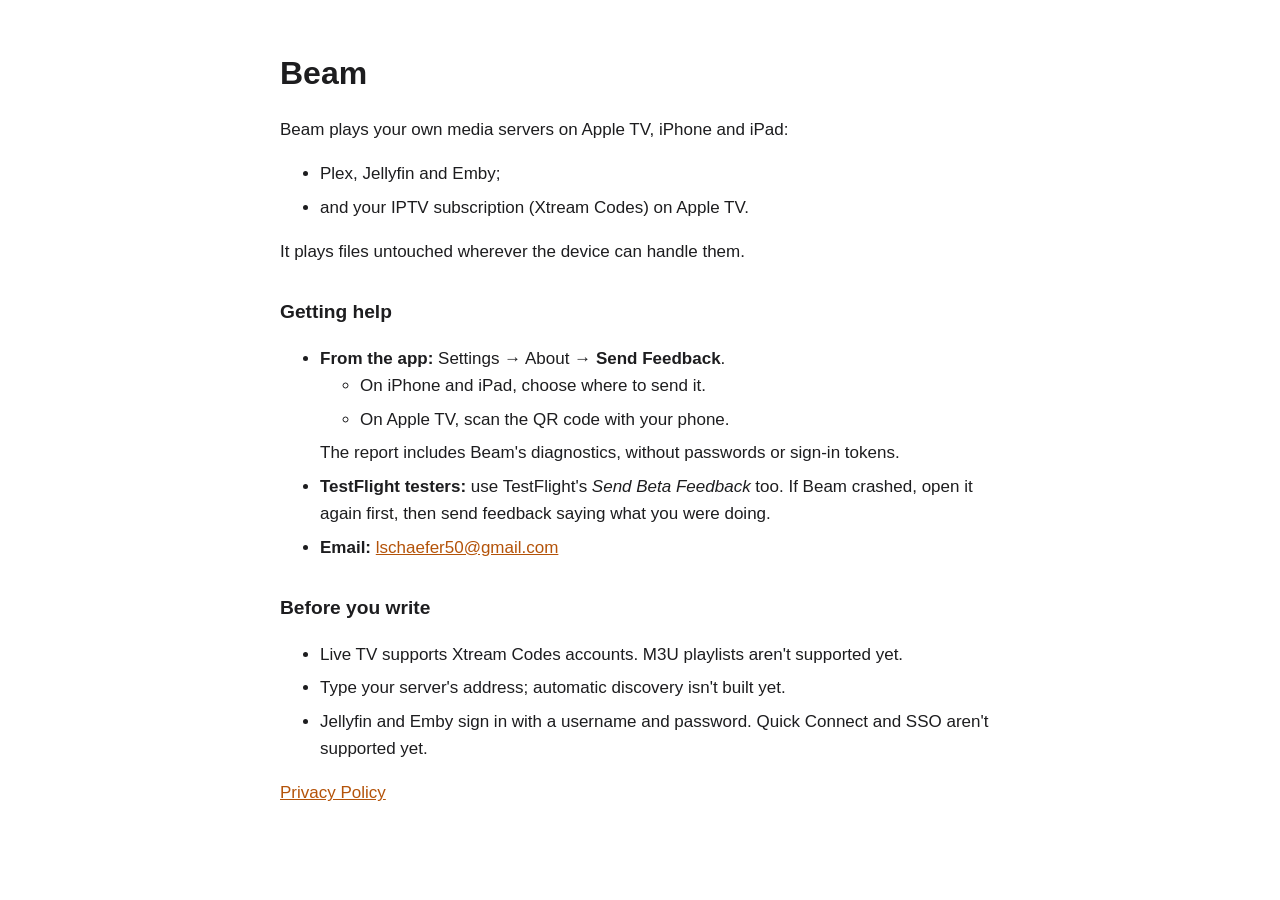
==== index.html @ 5aff5dbb "Beam support page and privacy policy Co-Authored-By: Claude Opus 5.5 <noreply@anthropic.com>" ====
<!doctype html>
<html lang="en">
<head>
<meta charset="utf-8">
<meta name="viewport" content="width=device-width, initial-scale=1">
<title>Beam Support</title>
<link rel="stylesheet" href="style.css">
</head>
<body>
<main>
<h1>Beam</h1>
<p>Beam plays your own media servers on Apple TV, iPhone and iPad:</p>
<ul>
<li>Plex, Jellyfin and Emby;</li>
<li>and your IPTV subscription (Xtream Codes) on Apple TV.</li>
</ul>
<p>It plays files untouched wherever the device can handle them.</p>

<h2>Getting help</h2>
<ul>
<li><strong>From the app:</strong> Settings → About → <strong>Send Feedback</strong>.
  <ul>
  <li>On iPhone and iPad, choose where to send it.</li>
  <li>On Apple TV, scan the QR code with your phone.</li>
  </ul>
  The report includes Beam's diagnostics, without passwords or sign-in tokens.</li>
<li><strong>TestFlight testers:</strong> use TestFlight's <em>Send Beta Feedback</em> too. If Beam crashed, open it again first, then send feedback saying what you were doing.</li>
<li><strong>Email:</strong> <a href="mailto:lschaefer50@gmail.com">lschaefer50@gmail.com</a></li>
</ul>

<h2>Before you write</h2>
<ul>
<li>Live TV supports Xtream Codes accounts. M3U playlists aren't supported yet.</li>
<li>Type your server's address; automatic discovery isn't built yet.</li>
<li>Jellyfin and Emby sign in with a username and password. Quick Connect and SSO aren't supported yet.</li>
</ul>

<p><a href="privacy.html">Privacy Policy</a></p>
</main>
</body>
</html>
---- style.css ----
:root {
  --bg: #ffffff;
  --text: #1d1d1f;
  --muted: #6e6e73;
  --link: #b45309;
}
@media (prefers-color-scheme: dark) {
  :root { --bg: #111114; --text: #f2f2f4; --muted: #a1a1aa; --link: #f59e0b; }
}
body {
  margin: 0;
  background: var(--bg);
  color: var(--text);
  font: 17px/1.6 -apple-system, BlinkMacSystemFont, "Helvetica Neue", Arial, sans-serif;
}
main { max-width: 720px; margin: 0 auto; padding: 48px 16px 64px; }
h1 { font-size: 2rem; margin: 0 0 4px; }
h2 { font-size: 1.2rem; margin-top: 2rem; }
.meta, .back { color: var(--muted); margin-top: 0; }
a { color: var(--link); }
li { margin-bottom: 0.4rem; }
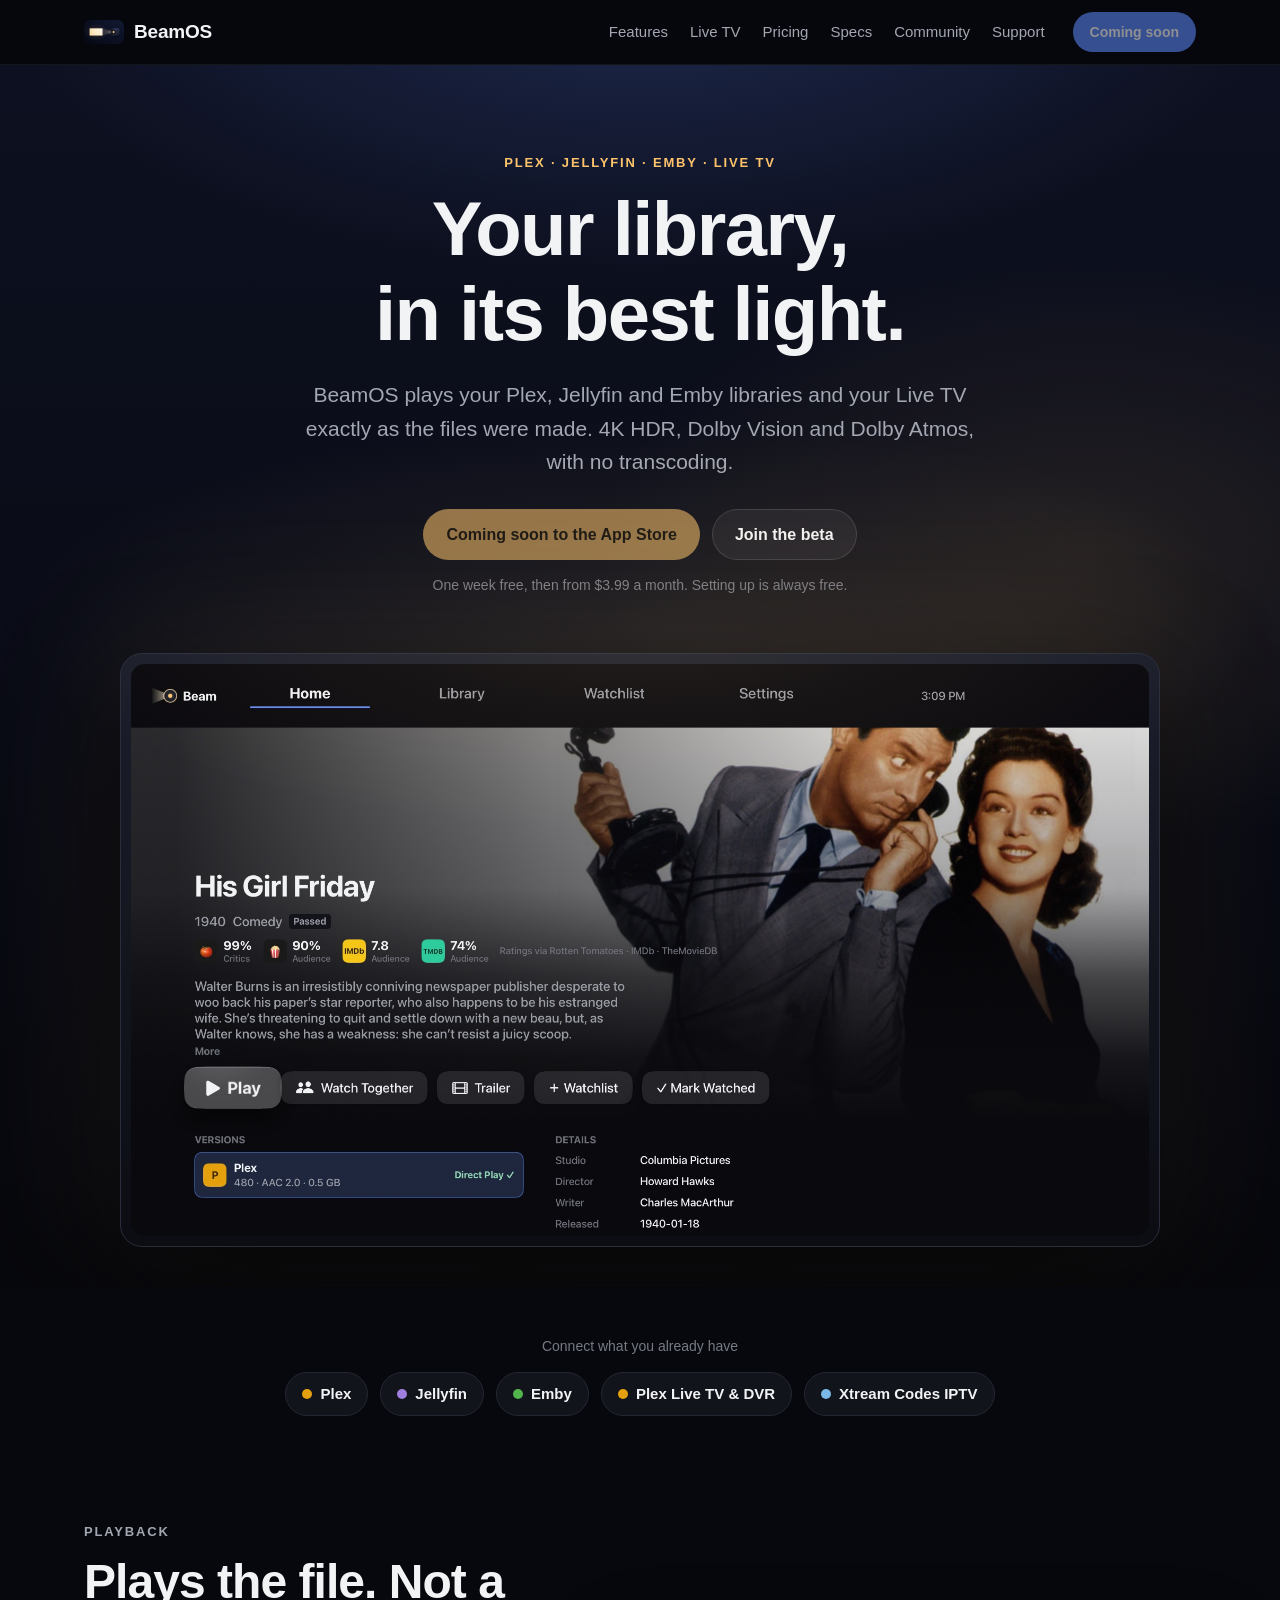
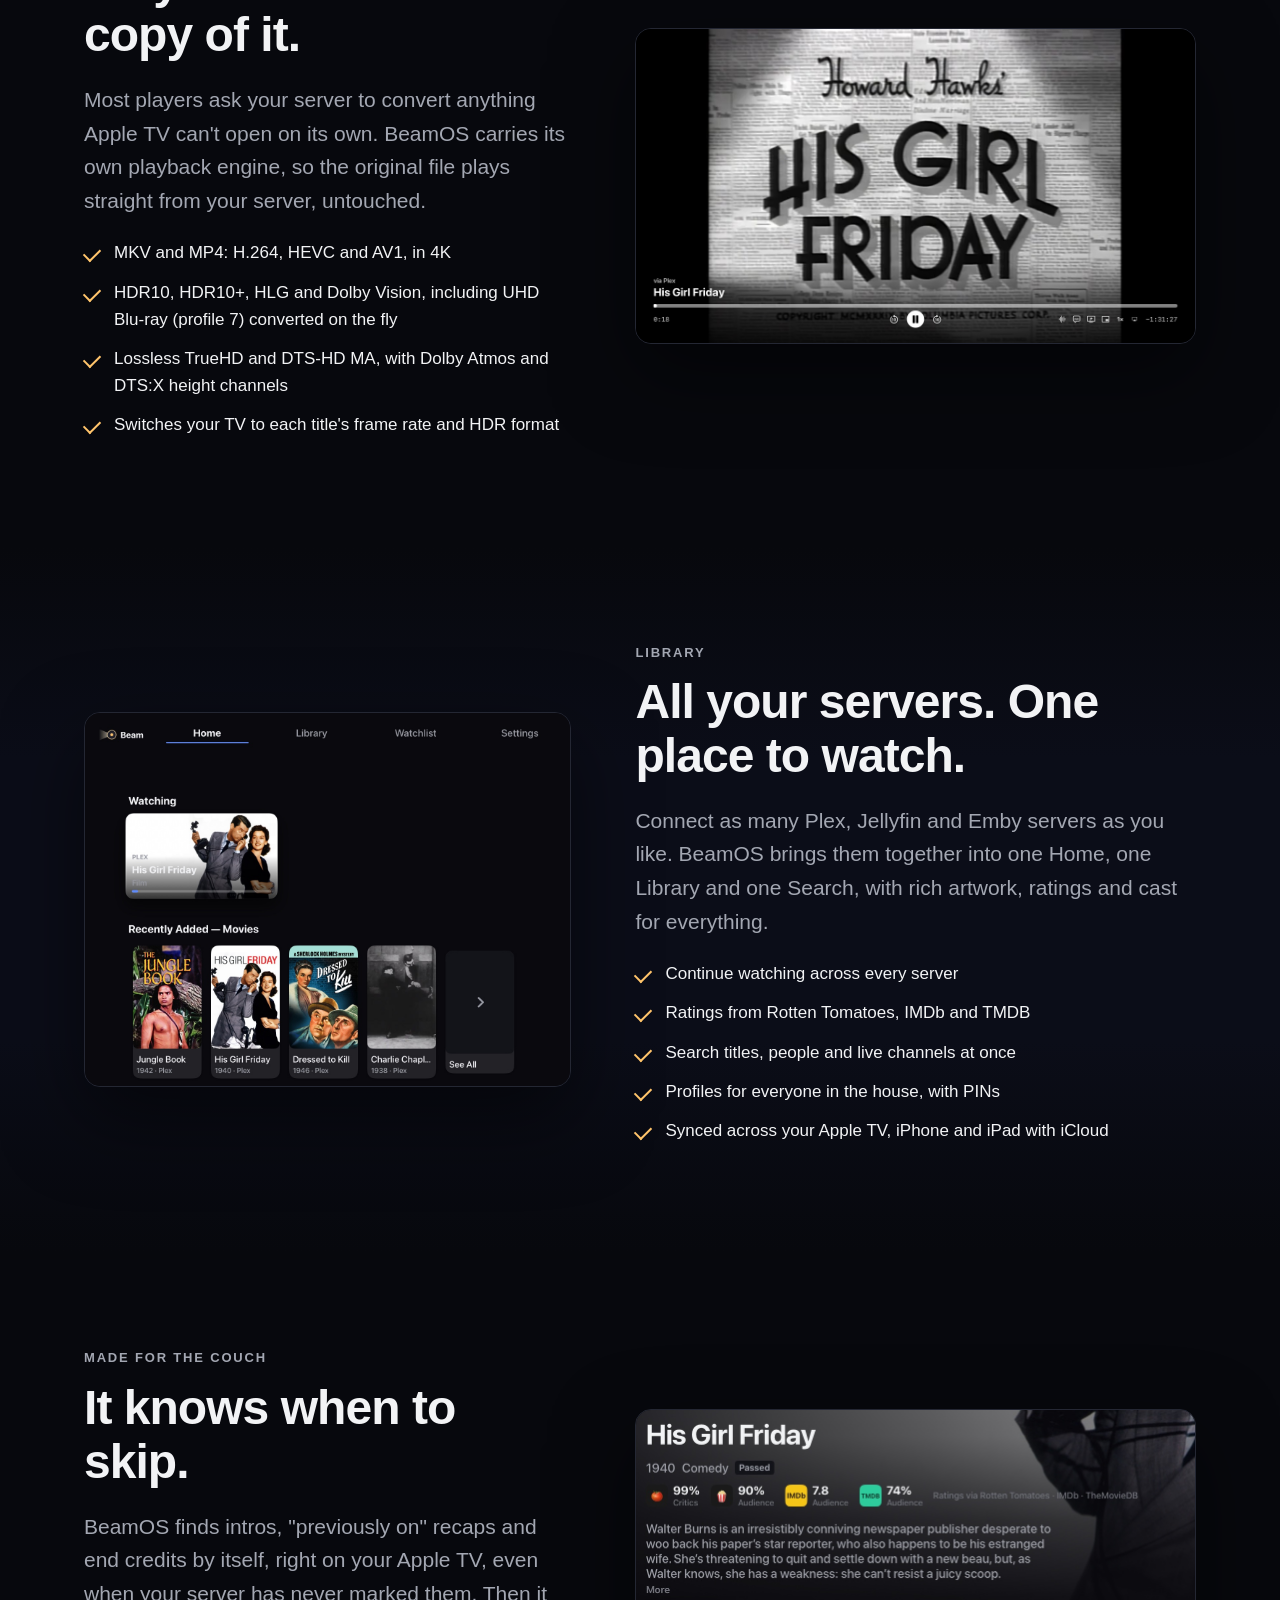
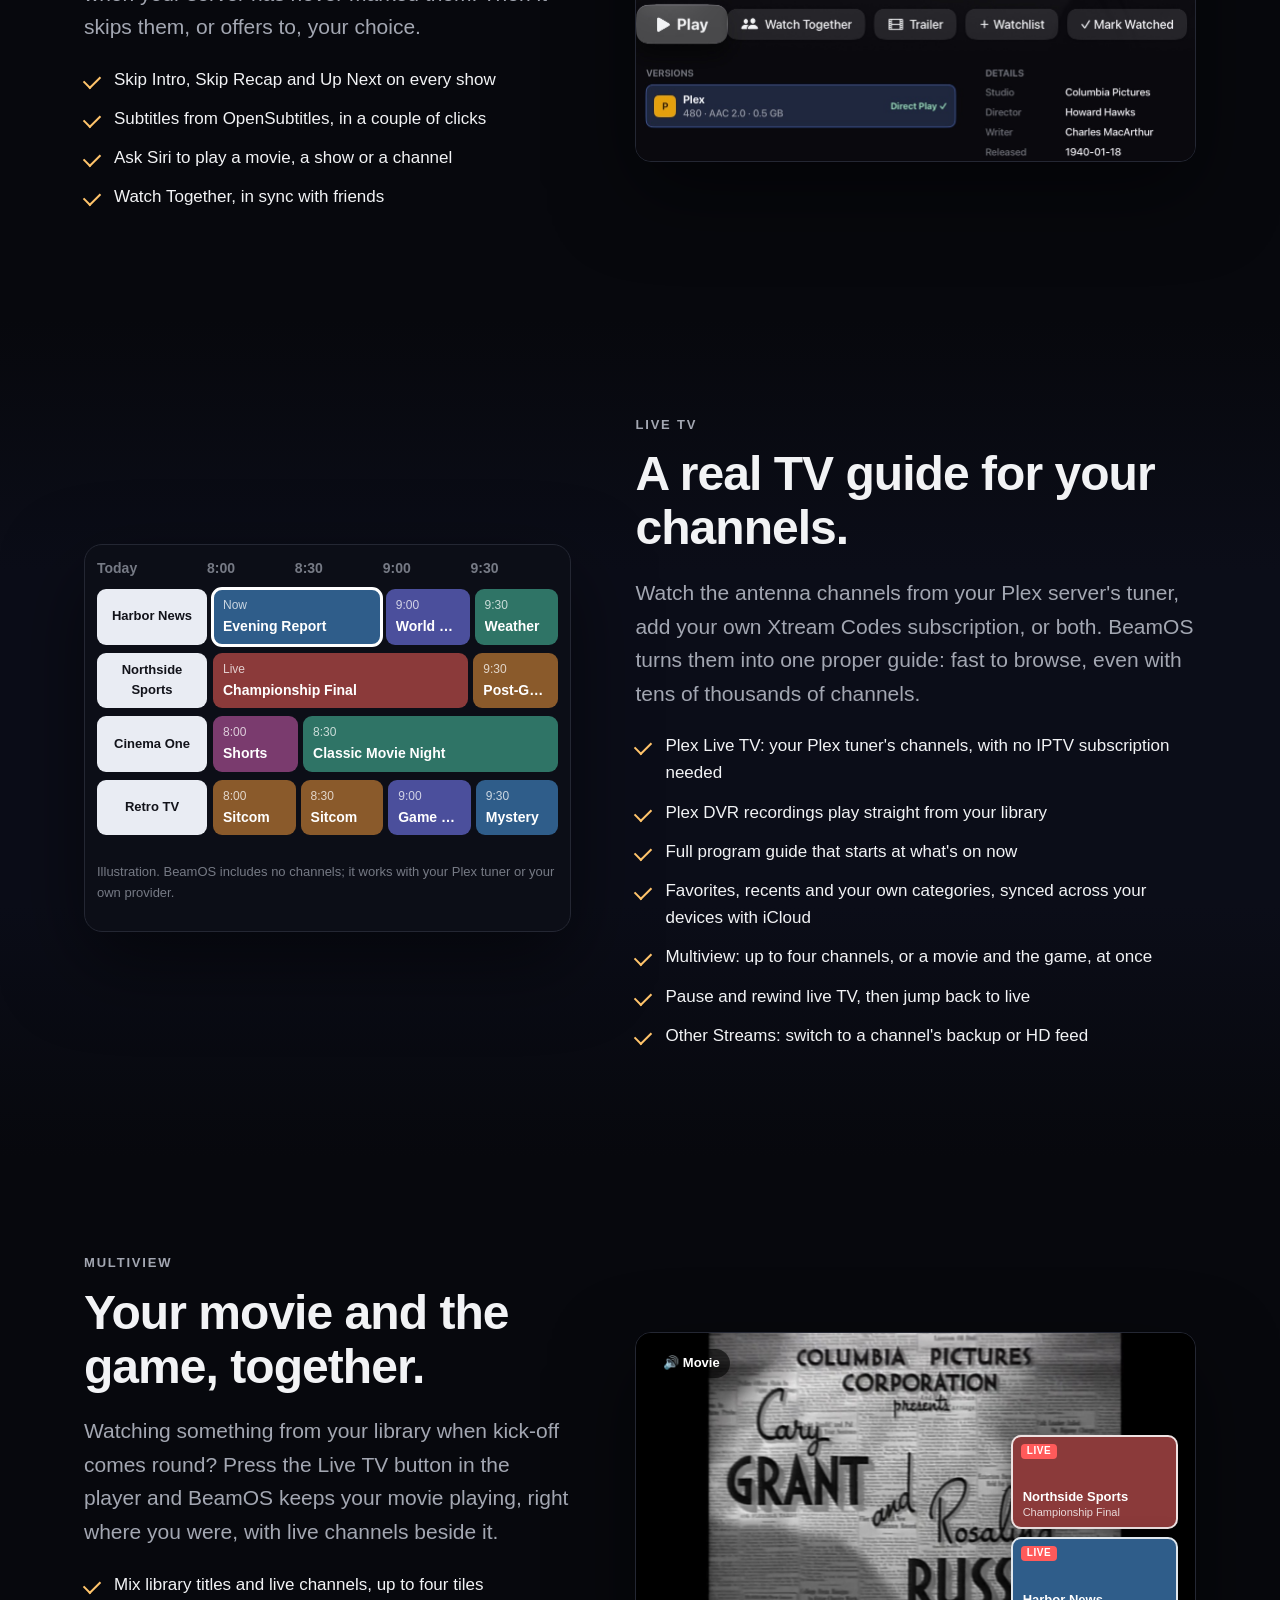
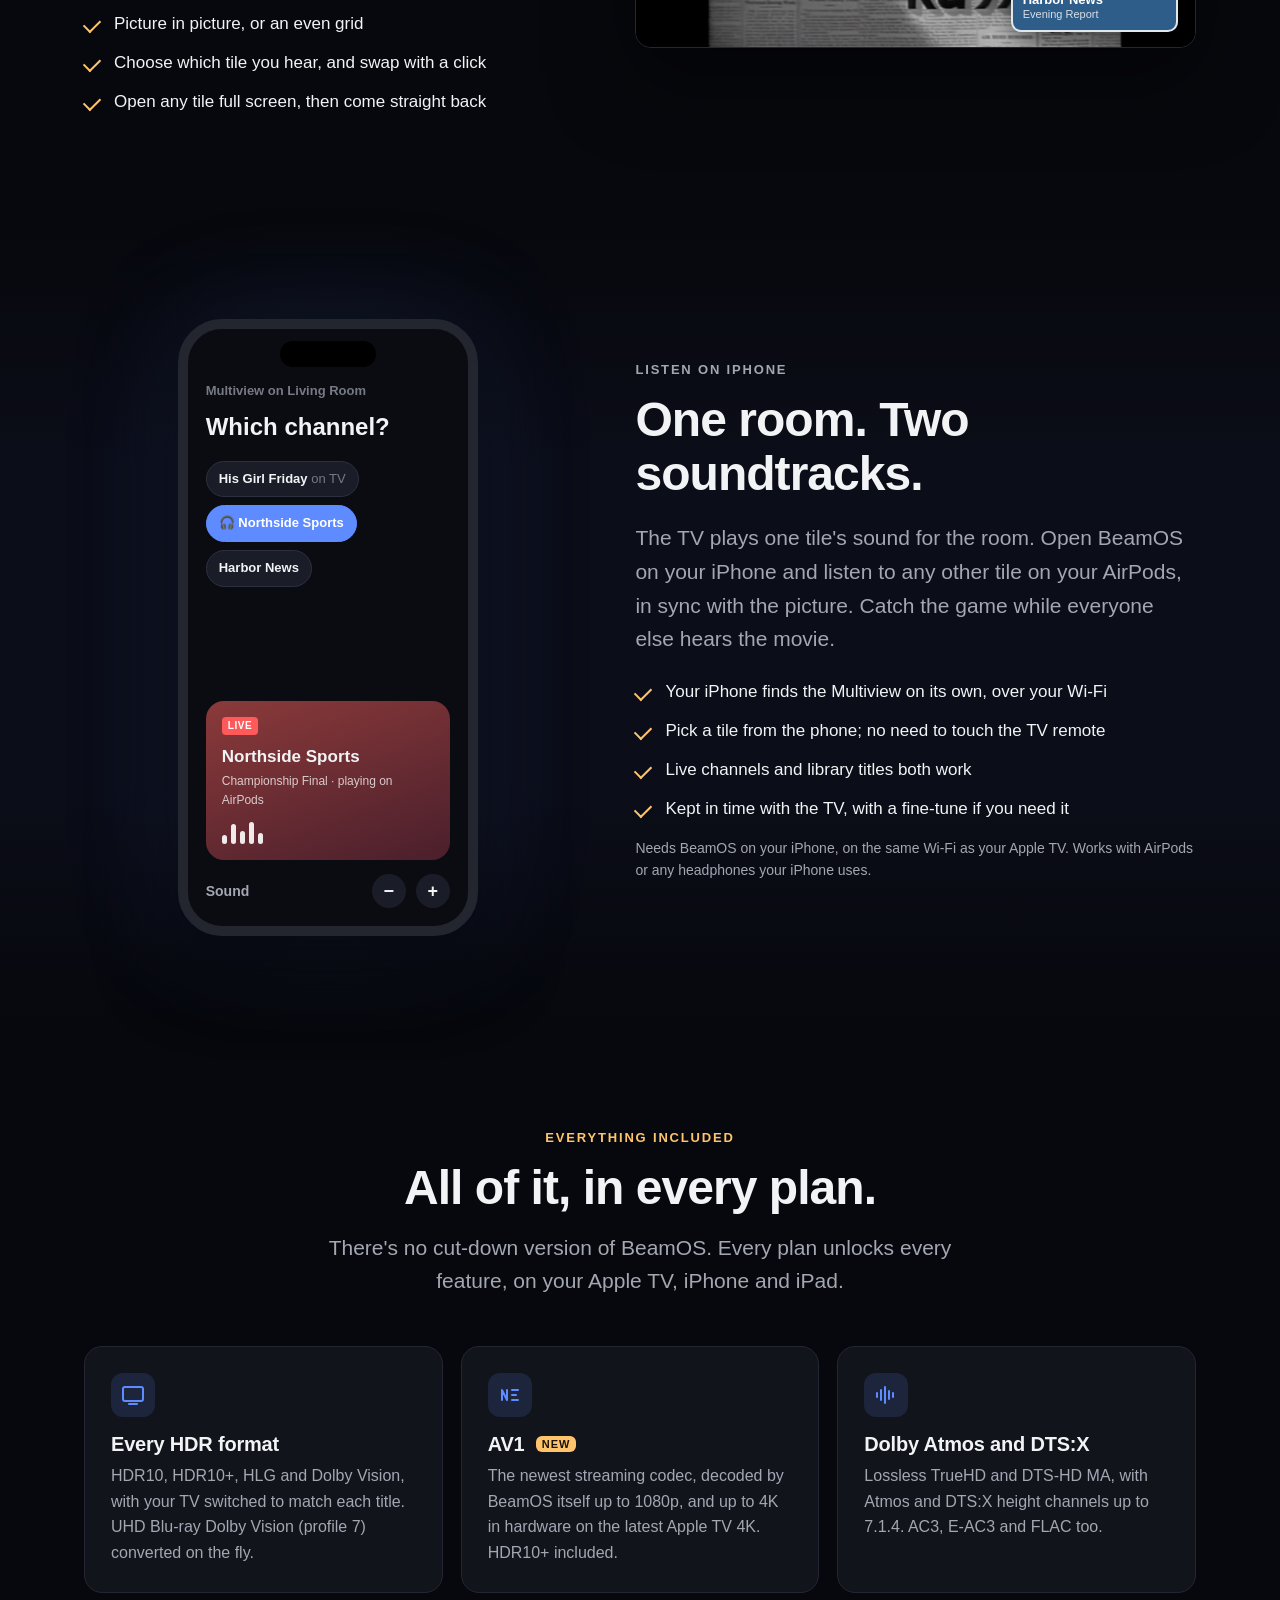
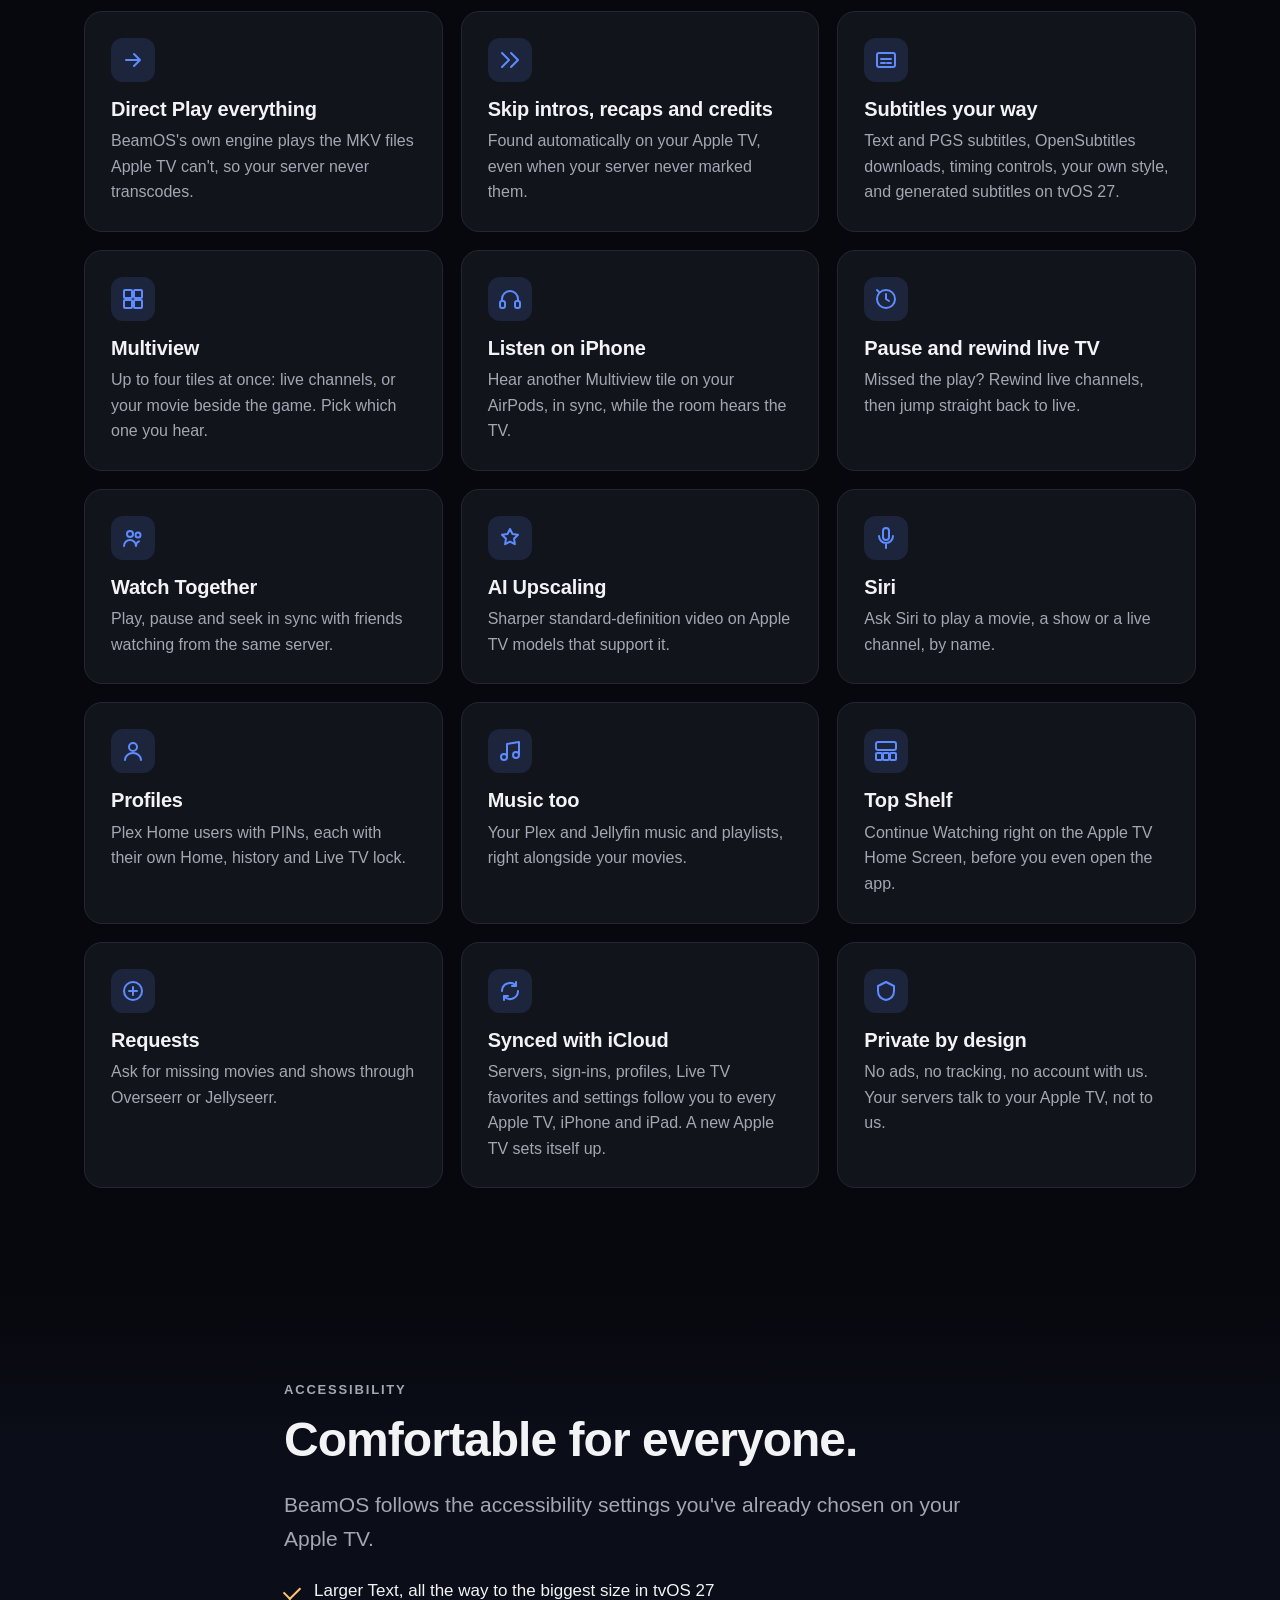
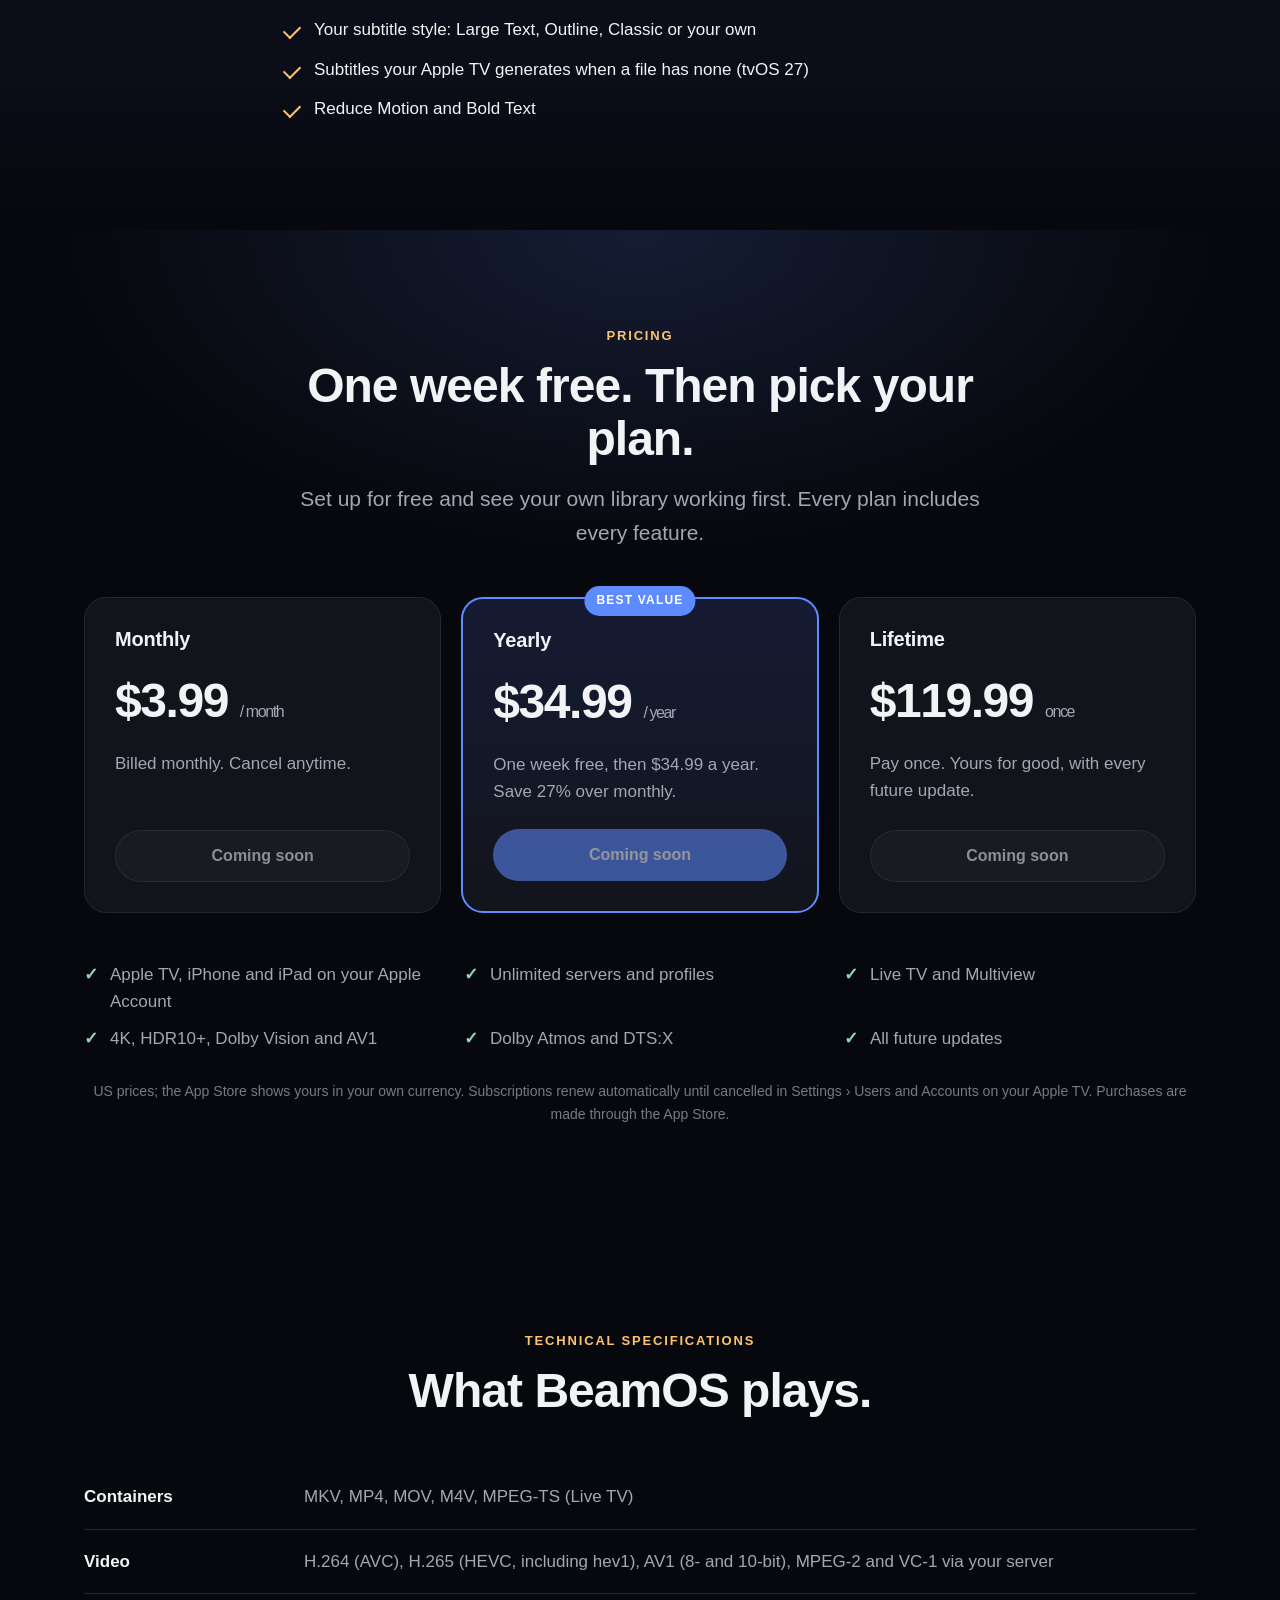
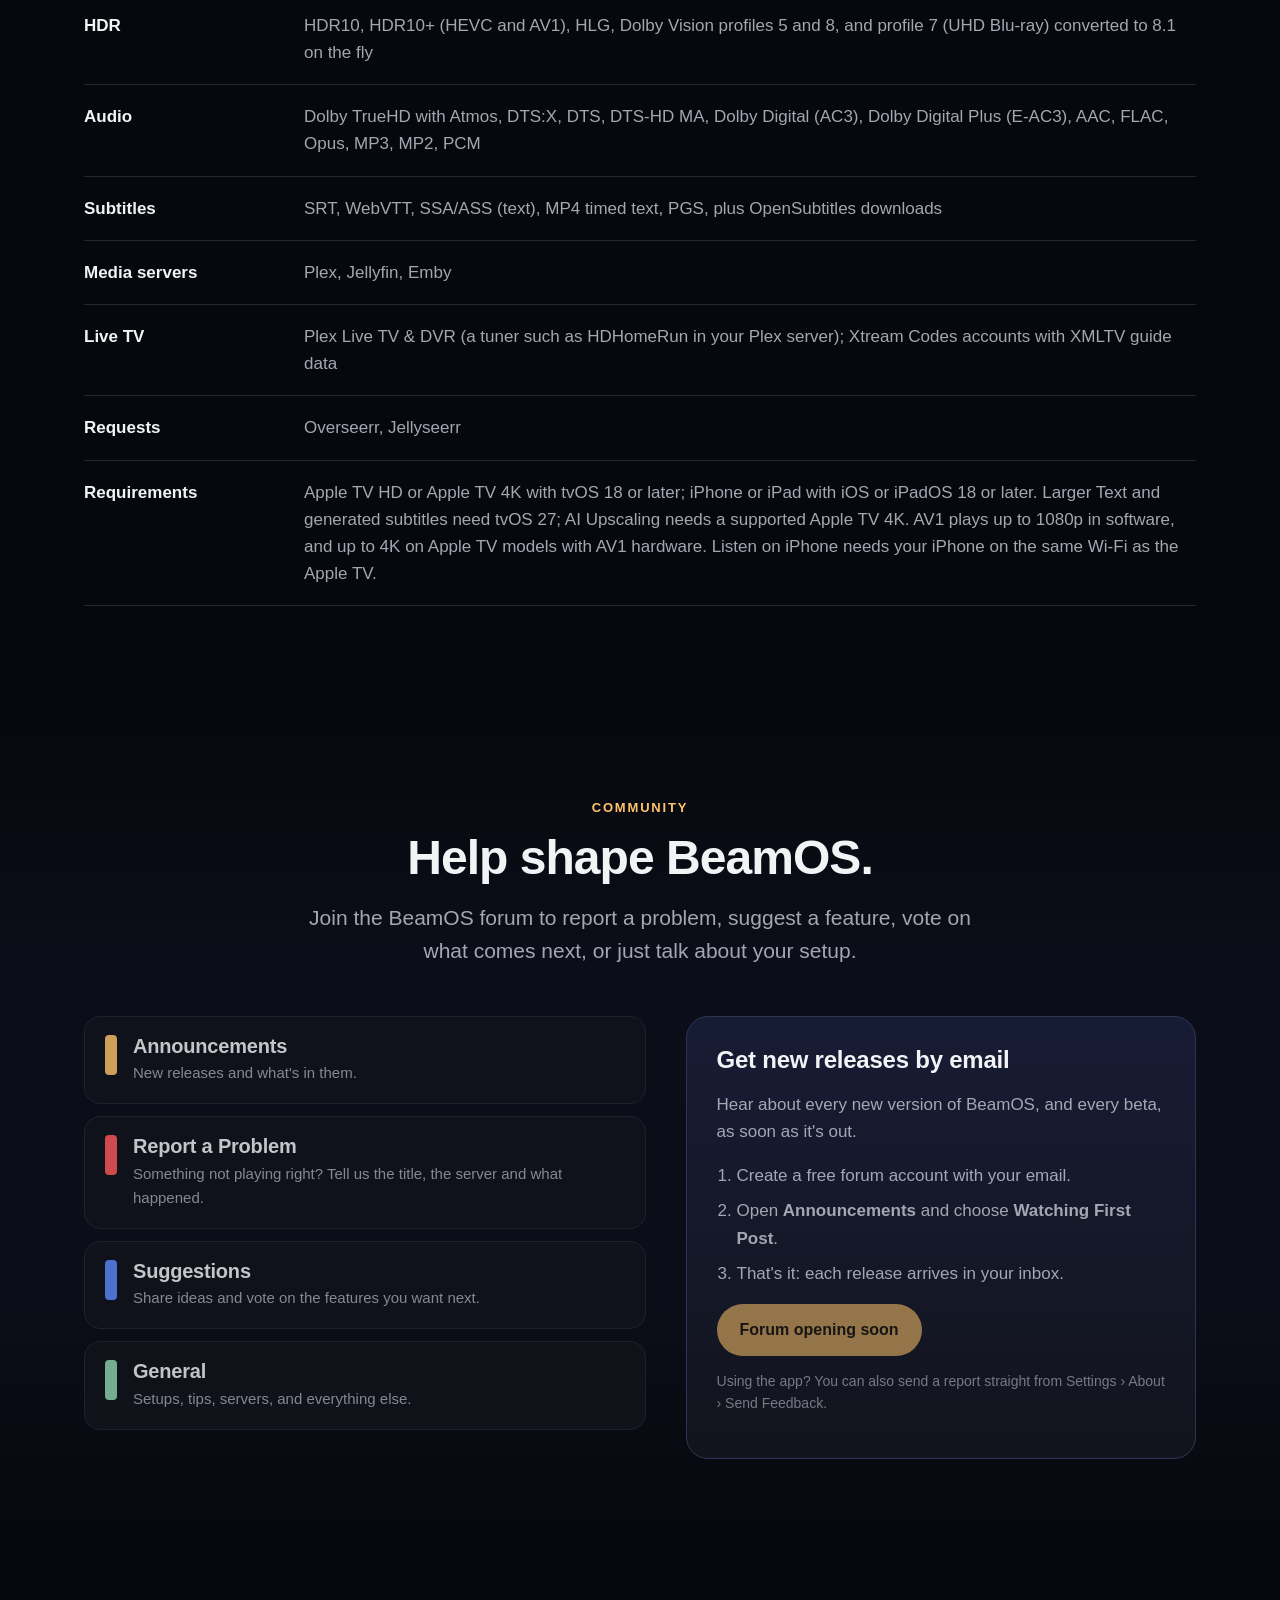
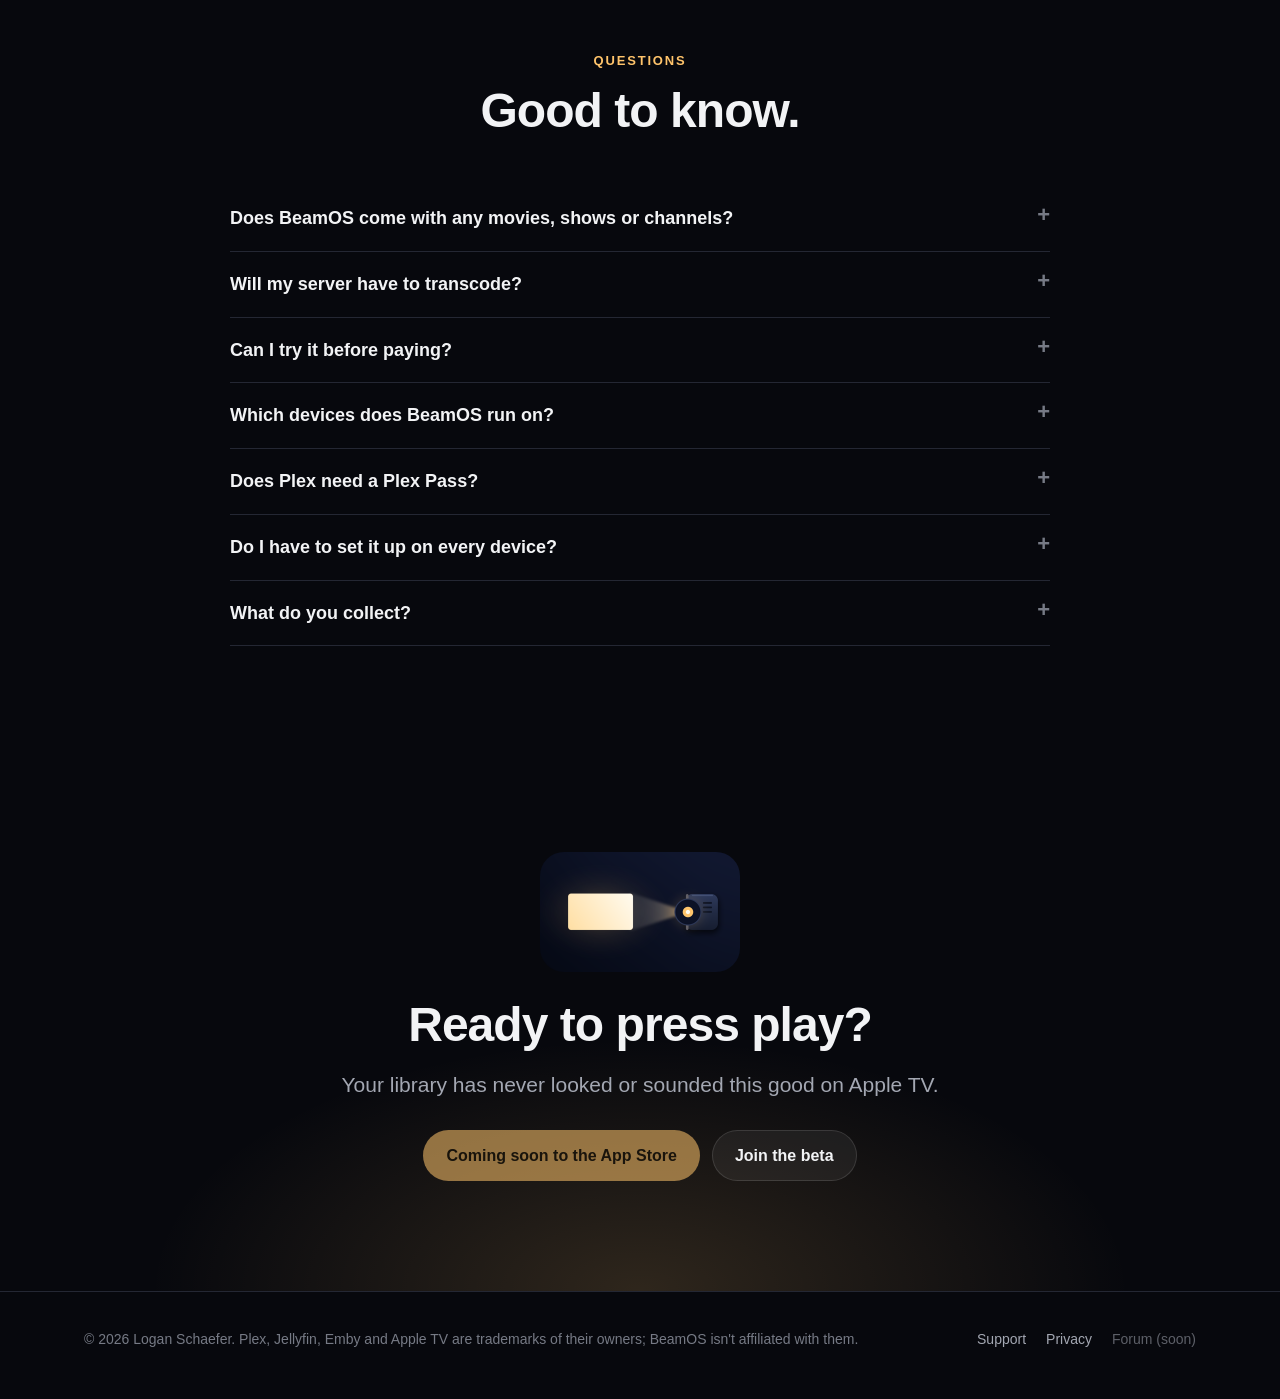
==== commit 4e23b7d0: "Site for 1.0: new home and support pages, privacy policy for Beam Pro and iPhone/iPad Co-Authored-By" ====
--- a/index.html
+++ b/index.html
@@ -3,39 +3,392 @@
 <head>
 <meta charset="utf-8">
 <meta name="viewport" content="width=device-width, initial-scale=1">
-<title>Beam Support</title>
-<link rel="stylesheet" href="style.css">
+<title>BeamOS — The player for Plex, Jellyfin, Emby and Live TV</title>
+<meta name="description" content="BeamOS plays your Plex, Jellyfin and Emby libraries and your Live TV exactly as the files were made: 4K, HDR10+, Dolby Vision, AV1 and Dolby Atmos with no transcoding.">
+<meta property="og:title" content="BeamOS — The player for Plex, Jellyfin, Emby and Live TV">
+<meta property="og:description" content="Your Plex, Jellyfin, Emby and Live TV, in its best light. 4K, HDR10+, Dolby Vision, AV1 and Dolby Atmos, no transcoding.">
+<meta property="og:image" content="assets/shot-title.jpg">
+<meta name="theme-color" content="#07080d">
+<link rel="icon" href="assets/icon.png">
+<link rel="stylesheet" href="assets/site.css?v=8">
+<script src="assets/config.js?v=2" defer></script>
 </head>
 <body>
-<main>
-<h1>Beam</h1>
-<p>Beam plays your own media servers on Apple TV, iPhone and iPad:</p>
-<ul>
-<li>Plex, Jellyfin and Emby;</li>
-<li>and your IPTV subscription (Xtream Codes) on Apple TV.</li>
-</ul>
-<p>It plays files untouched wherever the device can handle them.</p>
-
-<h2>Getting help</h2>
-<ul>
-<li><strong>From the app:</strong> Settings → About → <strong>Send Feedback</strong>.
-  <ul>
-  <li>On iPhone and iPad, choose where to send it.</li>
-  <li>On Apple TV, scan the QR code with your phone.</li>
-  </ul>
-  The report includes Beam's diagnostics, without passwords or sign-in tokens.</li>
-<li><strong>TestFlight testers:</strong> use TestFlight's <em>Send Beta Feedback</em> too. If Beam crashed, open it again first, then send feedback saying what you were doing.</li>
-<li><strong>Email:</strong> <a href="mailto:lschaefer50@gmail.com">lschaefer50@gmail.com</a></li>
-</ul>
-
-<h2>Before you write</h2>
-<ul>
-<li>Live TV supports Xtream Codes accounts. M3U playlists aren't supported yet.</li>
-<li>Type your server's address; automatic discovery isn't built yet.</li>
-<li>Jellyfin and Emby sign in with a username and password. Quick Connect and SSO aren't supported yet.</li>
-</ul>
-
-<p><a href="privacy.html">Privacy Policy</a></p>
+
+<header class="site-header">
+  <div class="wrap">
+    <a class="brand" href="#top"><img src="assets/icon.png" alt="">BeamOS</a>
+    <button class="menu-toggle" aria-expanded="false" aria-controls="site-nav">Menu</button>
+    <nav class="nav" id="site-nav" aria-label="Main">
+      <a href="#features">Features</a>
+      <a href="#live-tv">Live TV</a>
+      <a href="#pricing">Pricing</a>
+      <a href="#specs">Specs</a>
+      <a href="#community">Community</a>
+      <a href="support.html">Support</a>
+    </nav>
+    <a class="btn btn-primary btn-small" data-link="appStore" data-soon-text="Coming soon">Get BeamOS</a>
+  </div>
+</header>
+
+<main id="top">
+
+  <section class="hero">
+    <div class="wrap">
+      <p class="eyebrow">Plex · Jellyfin · Emby · Live TV</p>
+      <h1>Your library,<br>in its best light.</h1>
+      <p class="lede">BeamOS plays your Plex, Jellyfin and Emby libraries and your Live TV exactly as the files were made. 4K HDR, Dolby Vision and Dolby Atmos, with no transcoding.</p>
+      <div class="hero-actions">
+        <a class="btn btn-amber" data-link="appStore" data-soon-text="Coming soon to the App Store">Download on the App Store</a>
+        <a class="btn btn-ghost" data-link="testFlight" data-soon-text="Beta closed">Join the beta</a>
+      </div>
+      <p class="hero-note small">One week free, then from $3.99 a month. Setting up is always free.</p>
+      <div class="screen">
+        <img src="assets/shot-title.jpg" width="1920" height="1080" alt="A BeamOS title page on Apple TV for His Girl Friday, with ratings, a synopsis, Play, Watch Together and a Direct Play version.">
+      </div>
+    </div>
+  </section>
+
+  <div class="servers">
+    <div class="wrap">
+      <p class="small">Connect what you already have</p>
+      <ul>
+        <li class="chip"><span class="dot" style="background:#e5a00d"></span>Plex</li>
+        <li class="chip"><span class="dot" style="background:#9f7ede"></span>Jellyfin</li>
+        <li class="chip"><span class="dot" style="background:#52b54b"></span>Emby</li>
+        <li class="chip"><span class="dot" style="background:#e5a00d"></span>Plex Live TV &amp; DVR</li>
+        <li class="chip"><span class="dot" style="background:#7ab8e8"></span>Xtream Codes IPTV</li>
+      </ul>
+    </div>
+  </div>
+
+  <!-- Stories -->
+  <section id="features">
+    <div class="wrap story">
+      <div class="story-text">
+        <p class="eyebrow">Playback</p>
+        <h2>Plays the file. Not a copy of it.</h2>
+        <p class="lede">Most players ask your server to convert anything Apple TV can't open on its own. BeamOS carries its own playback engine, so the original file plays straight from your server, untouched.</p>
+        <ul>
+          <li>MKV and MP4: H.264, HEVC and AV1, in 4K</li>
+          <li>HDR10, HDR10+, HLG and Dolby Vision, including UHD Blu-ray (profile 7) converted on the fly</li>
+          <li>Lossless TrueHD and DTS-HD MA, with Dolby Atmos and DTS:X height channels</li>
+          <li>Switches your TV to each title's frame rate and HDR format</li>
+        </ul>
+      </div>
+      <div class="shot"><img src="assets/shot-player.jpg?v=2" width="2400" height="1350" loading="lazy" alt="BeamOS player with its simple controls over a black-and-white film."></div>
+    </div>
+  </section>
+
+  <section class="band">
+    <div class="wrap story flip">
+      <div class="story-text">
+        <p class="eyebrow">Library</p>
+        <h2>All your servers. One place to watch.</h2>
+        <p class="lede">Connect as many Plex, Jellyfin and Emby servers as you like. BeamOS brings them together into one Home, one Library and one Search, with rich artwork, ratings and cast for everything.</p>
+        <ul>
+          <li>Continue watching across every server</li>
+          <li>Ratings from Rotten Tomatoes, IMDb and TMDB</li>
+          <li>Search titles, people and live channels at once</li>
+          <li>Profiles for everyone in the house, with PINs</li>
+          <li>Synced across your Apple TV, iPhone and iPad with iCloud</li>
+        </ul>
+      </div>
+      <div class="shot"><img src="assets/shot-home.jpg" width="1340" height="1030" loading="lazy" alt="The BeamOS Home screen with a Watching row and Recently Added movies."></div>
+    </div>
+  </section>
+
+  <section>
+    <div class="wrap story">
+      <div class="story-text">
+        <p class="eyebrow">Made for the couch</p>
+        <h2>It knows when to skip.</h2>
+        <p class="lede">BeamOS finds intros, "previously on" recaps and end credits by itself, right on your Apple TV, even when your server has never marked them. Then it skips them, or offers to, your choice.</p>
+        <ul>
+          <li>Skip Intro, Skip Recap and Up Next on every show</li>
+          <li>Subtitles from OpenSubtitles, in a couple of clicks</li>
+          <li>Ask Siri to play a movie, a show or a channel</li>
+          <li>Watch Together, in sync with friends</li>
+        </ul>
+      </div>
+      <div class="shot"><img src="assets/shot-title-actions.jpg" width="1120" height="705" loading="lazy" alt="Close-up of a BeamOS title page: Play, Watch Together, Trailer and Watchlist, with ratings and a Direct Play version."></div>
+    </div>
+  </section>
+
+  <!-- Live TV -->
+  <section id="live-tv" class="band">
+    <div class="wrap story flip">
+      <div class="story-text">
+        <p class="eyebrow">Live TV</p>
+        <h2>A real TV guide for your channels.</h2>
+        <p class="lede">Watch the antenna channels from your Plex server's tuner, add your own Xtream Codes subscription, or both. BeamOS turns them into one proper guide: fast to browse, even with tens of thousands of channels.</p>
+        <ul>
+          <li>Plex Live TV: your Plex tuner's channels, with no IPTV subscription needed</li>
+          <li>Plex DVR recordings play straight from your library</li>
+          <li>Full program guide that starts at what's on now</li>
+          <li>Favorites, recents and your own categories, synced across your devices with iCloud</li>
+          <li>Multiview: up to four channels, or a movie and the game, at once</li>
+          <li>Pause and rewind live TV, then jump back to live</li>
+          <li>Other Streams: switch to a channel's backup or HD feed</li>
+        </ul>
+      </div>
+      <div class="guide" role="img" aria-label="Illustration of the BeamOS Live TV guide with four channels and their programs.">
+        <div class="guide-head"><span>Today</span><span>8:00</span><span>8:30</span><span>9:00</span><span>9:30</span></div>
+        <div class="guide-row"><div class="ch">Harbor News</div>
+          <div class="progs" style="grid-template-columns:2fr 1fr 1fr"><div class="prog p1 focus"><small>Now</small><b>Evening Report</b></div><div class="prog p5"><small>9:00</small><b>World Tonight</b></div><div class="prog p3"><small>9:30</small><b>Weather</b></div></div></div>
+        <div class="guide-row"><div class="ch">Northside Sports</div>
+          <div class="progs" style="grid-template-columns:3fr 1fr"><div class="prog p6"><small>Live</small><b>Championship Final</b></div><div class="prog p4"><small>9:30</small><b>Post-Game</b></div></div></div>
+        <div class="guide-row"><div class="ch">Cinema One</div>
+          <div class="progs" style="grid-template-columns:1fr 3fr"><div class="prog p2"><small>8:00</small><b>Shorts</b></div><div class="prog p3"><small>8:30</small><b>Classic Movie Night</b></div></div></div>
+        <div class="guide-row"><div class="ch">Retro TV</div>
+          <div class="progs" style="grid-template-columns:1fr 1fr 1fr 1fr"><div class="prog p4"><small>8:00</small><b>Sitcom</b></div><div class="prog p4"><small>8:30</small><b>Sitcom</b></div><div class="prog p5"><small>9:00</small><b>Game Show</b></div><div class="prog p1"><small>9:30</small><b>Mystery</b></div></div></div>
+        <p class="guide-foot">Illustration. BeamOS includes no channels; it works with your Plex tuner or your own provider.</p>
+      </div>
+    </div>
+  </section>
+
+  <!-- Multiview -->
+  <section id="multiview">
+    <div class="wrap story">
+      <div class="story-text">
+        <p class="eyebrow">Multiview</p>
+        <h2>Your movie and the game, together.</h2>
+        <p class="lede">Watching something from your library when kick-off comes round? Press the Live TV button in the player and BeamOS keeps your movie playing, right where you were, with live channels beside it.</p>
+        <ul>
+          <li>Mix library titles and live channels, up to four tiles</li>
+          <li>Picture in picture, or an even grid</li>
+          <li>Choose which tile you hear, and swap with a click</li>
+          <li>Open any tile full screen, then come straight back</li>
+        </ul>
+      </div>
+      <div class="mv" role="img" aria-label="Illustration of Multiview: a black-and-white movie fills the screen while two live channels play in small tiles in the corner.">
+        <img src="assets/shot-film.jpg" width="2400" height="1350" loading="lazy" alt="">
+        <div class="mv-stack">
+          <div class="mv-tile p6"><span class="mv-live">LIVE</span><b>Northside Sports</b><small>Championship Final</small></div>
+          <div class="mv-tile p1"><span class="mv-live">LIVE</span><b>Harbor News</b><small>Evening Report</small></div>
+        </div>
+        <span class="mv-audio">🔊 Movie</span>
+      </div>
+    </div>
+  </section>
+
+  <!-- Listen on iPhone -->
+  <section id="listen" class="band">
+    <div class="wrap story flip">
+      <div class="story-text">
+        <p class="eyebrow">Listen on iPhone</p>
+        <h2>One room. Two soundtracks.</h2>
+        <p class="lede">The TV plays one tile's sound for the room. Open BeamOS on your iPhone and listen to any other tile on your AirPods, in sync with the picture. Catch the game while everyone else hears the movie.</p>
+        <ul>
+          <li>Your iPhone finds the Multiview on its own, over your Wi-Fi</li>
+          <li>Pick a tile from the phone; no need to touch the TV remote</li>
+          <li>Live channels and library titles both work</li>
+          <li>Kept in time with the TV, with a fine-tune if you need it</li>
+        </ul>
+        <p class="small">Needs BeamOS on your iPhone, on the same Wi-Fi as your Apple TV. Works with AirPods or any headphones your iPhone uses.</p>
+      </div>
+      <div class="phone-wrap" role="img" aria-label="Illustration of the BeamOS iPhone app: Multiview on Living Room, choosing Northside Sports to hear on AirPods while the movie plays on the TV.">
+        <div class="phone">
+          <div class="phone-notch"></div>
+          <p class="phone-kicker">Multiview on Living Room</p>
+          <p class="phone-title">Which channel?</p>
+          <div class="chip-row">
+            <span class="pchip">His Girl Friday <em>on TV</em></span>
+            <span class="pchip on">🎧 Northside Sports</span>
+            <span class="pchip">Harbor News</span>
+          </div>
+          <div class="now">
+            <span class="mv-live">LIVE</span>
+            <b>Northside Sports</b>
+            <small>Championship Final · playing on AirPods</small>
+            <div class="bars"><i></i><i></i><i></i><i></i><i></i></div>
+          </div>
+          <div class="sync"><span>Sound</span><span class="pm">−</span><span class="pm">+</span></div>
+        </div>
+      </div>
+    </div>
+  </section>
+
+  <!-- Feature grid -->
+  <section>
+    <div class="wrap">
+      <div class="grid-head">
+        <p class="eyebrow">Everything included</p>
+        <h2>All of it, in every plan.</h2>
+        <p class="lede">There's no cut-down version of BeamOS. Every plan unlocks every feature, on your Apple TV, iPhone and iPad.</p>
+      </div>
+      <div class="features">
+        <div class="feature"><div class="icon"><svg viewBox="0 0 24 24" fill="none" stroke="currentColor" stroke-width="2" stroke-linecap="round" stroke-linejoin="round"><rect x="2" y="4" width="20" height="14" rx="2"/><path d="M8 21h8"/></svg></div><h3>Every HDR format</h3><p>HDR10, HDR10+, HLG and Dolby Vision, with your TV switched to match each title. UHD Blu-ray Dolby Vision (profile 7) converted on the fly.</p></div>
+        <div class="feature"><div class="icon"><svg viewBox="0 0 24 24" fill="none" stroke="currentColor" stroke-width="2" stroke-linecap="round" stroke-linejoin="round"><path d="M4 17V7l5 10V7M14 7h6M14 12h4M14 17h6"/></svg></div><h3>AV1 <span class="tag">NEW</span></h3><p>The newest streaming codec, decoded by BeamOS itself up to 1080p, and up to 4K in hardware on the latest Apple TV 4K. HDR10+ included.</p></div>
+        <div class="feature"><div class="icon"><svg viewBox="0 0 24 24" fill="none" stroke="currentColor" stroke-width="2" stroke-linecap="round" stroke-linejoin="round"><path d="M3 10v4M7 7v10M11 4v16M15 8v8M19 10v4"/></svg></div><h3>Dolby Atmos and DTS:X</h3><p>Lossless TrueHD and DTS-HD MA, with Atmos and DTS:X height channels up to 7.1.4. AC3, E-AC3 and FLAC too.</p></div>
+        <div class="feature"><div class="icon"><svg viewBox="0 0 24 24" fill="none" stroke="currentColor" stroke-width="2" stroke-linecap="round" stroke-linejoin="round"><path d="M5 12h14M13 6l6 6-6 6"/></svg></div><h3>Direct Play everything</h3><p>BeamOS's own engine plays the MKV files Apple TV can't, so your server never transcodes.</p></div>
+        <div class="feature"><div class="icon"><svg viewBox="0 0 24 24" fill="none" stroke="currentColor" stroke-width="2" stroke-linecap="round" stroke-linejoin="round"><path d="M13 5l7 7-7 7M4 5l7 7-7 7"/></svg></div><h3>Skip intros, recaps and credits</h3><p>Found automatically on your Apple TV, even when your server never marked them.</p></div>
+        <div class="feature"><div class="icon"><svg viewBox="0 0 24 24" fill="none" stroke="currentColor" stroke-width="2" stroke-linecap="round" stroke-linejoin="round"><rect x="3" y="5" width="18" height="14" rx="2"/><path d="M7 15h4M13 15h4M7 11h10"/></svg></div><h3>Subtitles your way</h3><p>Text and PGS subtitles, OpenSubtitles downloads, timing controls, your own style, and generated subtitles on tvOS 27.</p></div>
+        <div class="feature"><div class="icon"><svg viewBox="0 0 24 24" fill="none" stroke="currentColor" stroke-width="2" stroke-linecap="round" stroke-linejoin="round"><rect x="3" y="3" width="8" height="8" rx="1"/><rect x="13" y="3" width="8" height="8" rx="1"/><rect x="3" y="13" width="8" height="8" rx="1"/><rect x="13" y="13" width="8" height="8" rx="1"/></svg></div><h3>Multiview</h3><p>Up to four tiles at once: live channels, or your movie beside the game. Pick which one you hear.</p></div>
+        <div class="feature"><div class="icon"><svg viewBox="0 0 24 24" fill="none" stroke="currentColor" stroke-width="2" stroke-linecap="round" stroke-linejoin="round"><path d="M4 14v-2a8 8 0 0 1 16 0v2"/><rect x="2" y="14" width="5" height="7" rx="2"/><rect x="17" y="14" width="5" height="7" rx="2"/></svg></div><h3>Listen on iPhone</h3><p>Hear another Multiview tile on your AirPods, in sync, while the room hears the TV.</p></div>
+        <div class="feature"><div class="icon"><svg viewBox="0 0 24 24" fill="none" stroke="currentColor" stroke-width="2" stroke-linecap="round" stroke-linejoin="round"><circle cx="12" cy="12" r="9"/><path d="M12 7v5l3 2M5 5l-2-2"/></svg></div><h3>Pause and rewind live TV</h3><p>Missed the play? Rewind live channels, then jump straight back to live.</p></div>
+        <div class="feature"><div class="icon"><svg viewBox="0 0 24 24" fill="none" stroke="currentColor" stroke-width="2" stroke-linecap="round" stroke-linejoin="round"><circle cx="9" cy="8" r="3"/><circle cx="17" cy="9" r="2.5"/><path d="M3 20c0-3.3 2.7-6 6-6s6 2.7 6 6M15 20c0-2.2 1.3-4 3-4.6"/></svg></div><h3>Watch Together</h3><p>Play, pause and seek in sync with friends watching from the same server.</p></div>
+        <div class="feature"><div class="icon"><svg viewBox="0 0 24 24" fill="none" stroke="currentColor" stroke-width="2" stroke-linecap="round" stroke-linejoin="round"><path d="M12 3l2.5 5 5.5.8-4 3.9.9 5.5L12 15.6 7.1 18.2l.9-5.5-4-3.9 5.5-.8z"/></svg></div><h3>AI Upscaling</h3><p>Sharper standard-definition video on Apple TV models that support it.</p></div>
+        <div class="feature"><div class="icon"><svg viewBox="0 0 24 24" fill="none" stroke="currentColor" stroke-width="2" stroke-linecap="round" stroke-linejoin="round"><path d="M12 2a3 3 0 0 0-3 3v6a3 3 0 0 0 6 0V5a3 3 0 0 0-3-3z"/><path d="M19 10a7 7 0 0 1-14 0M12 17v5"/></svg></div><h3>Siri</h3><p>Ask Siri to play a movie, a show or a live channel, by name.</p></div>
+        <div class="feature"><div class="icon"><svg viewBox="0 0 24 24" fill="none" stroke="currentColor" stroke-width="2" stroke-linecap="round" stroke-linejoin="round"><circle cx="12" cy="8" r="4"/><path d="M4 21c0-4 3.6-7 8-7s8 3 8 7"/></svg></div><h3>Profiles</h3><p>Plex Home users with PINs, each with their own Home, history and Live TV lock.</p></div>
+        <div class="feature"><div class="icon"><svg viewBox="0 0 24 24" fill="none" stroke="currentColor" stroke-width="2" stroke-linecap="round" stroke-linejoin="round"><path d="M9 18V5l12-2v13"/><circle cx="6" cy="18" r="3"/><circle cx="18" cy="16" r="3"/></svg></div><h3>Music too</h3><p>Your Plex and Jellyfin music and playlists, right alongside your movies.</p></div>
+        <div class="feature"><div class="icon"><svg viewBox="0 0 24 24" fill="none" stroke="currentColor" stroke-width="2" stroke-linecap="round" stroke-linejoin="round"><rect x="2" y="3" width="20" height="8" rx="2"/><rect x="2" y="14" width="6" height="7" rx="1"/><rect x="9" y="14" width="6" height="7" rx="1"/><rect x="16" y="14" width="6" height="7" rx="1"/></svg></div><h3>Top Shelf</h3><p>Continue Watching right on the Apple TV Home Screen, before you even open the app.</p></div>
+        <div class="feature"><div class="icon"><svg viewBox="0 0 24 24" fill="none" stroke="currentColor" stroke-width="2" stroke-linecap="round" stroke-linejoin="round"><circle cx="12" cy="12" r="9"/><path d="M8 12h8M12 8v8"/></svg></div><h3>Requests</h3><p>Ask for missing movies and shows through Overseerr or Jellyseerr.</p></div>
+        <div class="feature"><div class="icon"><svg viewBox="0 0 24 24" fill="none" stroke="currentColor" stroke-width="2" stroke-linecap="round" stroke-linejoin="round"><path d="M4 12a8 8 0 0 1 14-5.3M20 12a8 8 0 0 1-14 5.3"/><path d="M18 3v4h-4M6 21v-4h4"/></svg></div><h3>Synced with iCloud</h3><p>Servers, sign-ins, profiles, Live TV favorites and settings follow you to every Apple TV, iPhone and iPad. A new Apple TV sets itself up.</p></div>
+        <div class="feature"><div class="icon"><svg viewBox="0 0 24 24" fill="none" stroke="currentColor" stroke-width="2" stroke-linecap="round" stroke-linejoin="round"><path d="M12 3l8 4v5c0 5-3.5 8-8 9-4.5-1-8-4-8-9V7z"/></svg></div><h3>Private by design</h3><p>No ads, no tracking, no account with us. Your servers talk to your Apple TV, not to us.</p></div>
+      </div>
+    </div>
+  </section>
+
+  <!-- Accessibility -->
+  <section class="band">
+    <div class="wrap story solo">
+      <div class="story-text">
+        <p class="eyebrow">Accessibility</p>
+        <h2>Comfortable for everyone.</h2>
+        <p class="lede">BeamOS follows the accessibility settings you've already chosen on your Apple TV.</p>
+        <ul>
+          <li>Larger Text, all the way to the biggest size in tvOS 27</li>
+          <li>Your subtitle style: Large Text, Outline, Classic or your own</li>
+          <li>Subtitles your Apple TV generates when a file has none (tvOS 27)</li>
+          <li>Reduce Motion and Bold Text</li>
+        </ul>
+      </div>
+    </div>
+  </section>
+
+  <!-- Pricing -->
+  <section id="pricing" class="pricing">
+    <div class="wrap">
+      <div class="grid-head">
+        <p class="eyebrow">Pricing</p>
+        <h2>One week free. Then pick your plan.</h2>
+        <p class="lede">Set up for free and see your own library working first. Every plan includes every feature.</p>
+      </div>
+      <div class="plans">
+        <div class="plan">
+          <h3>Monthly</h3>
+          <p class="price">$3.99 <span class="per">/ month</span></p>
+          <p class="note">Billed monthly. Cancel anytime.</p>
+          <a class="btn btn-ghost" data-link="appStore" data-soon-text="Coming soon">Choose Monthly</a>
+        </div>
+        <div class="plan best">
+          <span class="badge">BEST VALUE</span>
+          <h3>Yearly</h3>
+          <p class="price">$34.99 <span class="per">/ year</span></p>
+          <p class="note">One week free, then $34.99 a year. Save 27% over monthly.</p>
+          <a class="btn btn-primary" data-link="appStore" data-soon-text="Coming soon">Start your free week</a>
+        </div>
+        <div class="plan">
+          <h3>Lifetime</h3>
+          <p class="price">$119.99 <span class="per">once</span></p>
+          <p class="note">Pay once. Yours for good, with every future update.</p>
+          <a class="btn btn-ghost" data-link="appStore" data-soon-text="Coming soon">Buy Lifetime</a>
+        </div>
+      </div>
+      <ul class="included">
+        <li>Apple TV, iPhone and iPad on your Apple Account</li>
+        <li>Unlimited servers and profiles</li>
+        <li>Live TV and Multiview</li>
+        <li>4K, HDR10+, Dolby Vision and AV1</li>
+        <li>Dolby Atmos and DTS:X</li>
+        <li>All future updates</li>
+      </ul>
+      <p class="fine small">US prices; the App Store shows yours in your own currency. Subscriptions renew automatically until cancelled in Settings › Users and Accounts on your Apple TV. Purchases are made through the App Store.</p>
+    </div>
+  </section>
+
+  <!-- Specs -->
+  <section id="specs">
+    <div class="wrap">
+      <div class="grid-head">
+        <p class="eyebrow">Technical specifications</p>
+        <h2>What BeamOS plays.</h2>
+      </div>
+      <table class="specs">
+        <tr><th scope="row">Containers</th><td>MKV, MP4, MOV, M4V, MPEG-TS (Live TV)</td></tr>
+        <tr><th scope="row">Video</th><td>H.264 (AVC), H.265 (HEVC, including hev1), AV1 (8- and 10-bit), MPEG-2 and VC-1 via your server</td></tr>
+        <tr><th scope="row">HDR</th><td>HDR10, HDR10+ (HEVC and AV1), HLG, Dolby Vision profiles 5 and 8, and profile 7 (UHD Blu-ray) converted to 8.1 on the fly</td></tr>
+        <tr><th scope="row">Audio</th><td>Dolby TrueHD with Atmos, DTS:X, DTS, DTS-HD MA, Dolby Digital (AC3), Dolby Digital Plus (E-AC3), AAC, FLAC, Opus, MP3, MP2, PCM</td></tr>
+        <tr><th scope="row">Subtitles</th><td>SRT, WebVTT, SSA/ASS (text), MP4 timed text, PGS, plus OpenSubtitles downloads</td></tr>
+        <tr><th scope="row">Media servers</th><td>Plex, Jellyfin, Emby</td></tr>
+        <tr><th scope="row">Live TV</th><td>Plex Live TV &amp; DVR (a tuner such as HDHomeRun in your Plex server); Xtream Codes accounts with XMLTV guide data</td></tr>
+        <tr><th scope="row">Requests</th><td>Overseerr, Jellyseerr</td></tr>
+        <tr><th scope="row">Requirements</th><td>Apple TV HD or Apple TV 4K with tvOS 18 or later; iPhone or iPad with iOS or iPadOS 18 or later. Larger Text and generated subtitles need tvOS 27; AI Upscaling needs a supported Apple TV 4K. AV1 plays up to 1080p in software, and up to 4K on Apple TV models with AV1 hardware. Listen on iPhone needs your iPhone on the same Wi-Fi as the Apple TV.</td></tr>
+      </table>
+    </div>
+  </section>
+
+  <!-- Community -->
+  <section id="community" class="band">
+    <div class="wrap">
+      <div class="grid-head">
+        <p class="eyebrow">Community</p>
+        <h2>Help shape BeamOS.</h2>
+        <p class="lede">Join the BeamOS forum to report a problem, suggest a feature, vote on what comes next, or just talk about your setup.</p>
+      </div>
+      <div class="community-grid">
+        <div class="cats">
+          <a class="cat" data-link="announcements"><span class="swatch" style="background:var(--amber)"></span><div><h3>Announcements</h3><p>New releases and what's in them.</p></div></a>
+          <a class="cat" data-link="bugs"><span class="swatch" style="background:#ff5a5a"></span><div><h3>Report a Problem</h3><p>Something not playing right? Tell us the title, the server and what happened.</p></div></a>
+          <a class="cat" data-link="suggestions"><span class="swatch" style="background:var(--blue)"></span><div><h3>Suggestions</h3><p>Share ideas and vote on the features you want next.</p></div></a>
+          <a class="cat" data-link="general"><span class="swatch" style="background:var(--green)"></span><div><h3>General</h3><p>Setups, tips, servers, and everything else.</p></div></a>
+        </div>
+        <div class="notify">
+          <h3>Get new releases by email</h3>
+          <p class="muted">Hear about every new version of BeamOS, and every beta, as soon as it's out.</p>
+          <ol>
+            <li>Create a free forum account with your email.</li>
+            <li>Open <strong>Announcements</strong> and choose <strong>Watching First Post</strong>.</li>
+            <li>That's it: each release arrives in your inbox.</li>
+          </ol>
+          <a class="btn btn-amber" data-link="community" data-soon-text="Forum opening soon">Join the forum</a>
+          <p class="small" style="margin-top:14px">Using the app? You can also send a report straight from Settings › About › Send Feedback.</p>
+        </div>
+      </div>
+    </div>
+  </section>
+
+  <!-- FAQ -->
+  <section>
+    <div class="wrap">
+      <div class="grid-head"><p class="eyebrow">Questions</p><h2>Good to know.</h2></div>
+      <div class="faq">
+        <details><summary>Does BeamOS come with any movies, shows or channels?</summary><p>No. BeamOS plays media from servers and subscriptions you already have: your own Plex, Jellyfin or Emby server, and your own IPTV provider.</p></details>
+        <details><summary>Will my server have to transcode?</summary><p>Almost never. BeamOS plays the original file wherever your Apple TV can show it, including MKV with lossless audio. Transcoding is only a last resort, for formats no Apple TV can decode.</p></details>
+        <details><summary>Can I try it before paying?</summary><p>Yes. Setting up is free, so you can connect your server and see your library first. The yearly plan then starts with a free week.</p></details>
+        <details><summary>Which devices does BeamOS run on?</summary><p>Apple TV, iPhone and iPad today, with more on the way. One purchase covers them all. Your servers, profiles and settings sync between them with iCloud.</p></details>
+        <details><summary>Does Plex need a Plex Pass?</summary><p>No. BeamOS works with any Plex account. Plex Live TV &amp; DVR is the exception: Plex requires a Plex Pass and a tuner on the server for that. Some other features, like streaming from outside your home, depend on your server owner's Plex setup.</p></details>
+        <details><summary>Do I have to set it up on every device?</summary><p>No. With iCloud sync on, your servers, sign-ins, profiles, Live TV favorites and settings follow you to every Apple TV, iPhone and iPad signed in to the same Apple Account. You choose what syncs in Settings › About &amp; Sync.</p></details>
+        <details><summary>What do you collect?</summary><p>Nothing about your library. There are no ads, no analytics and no tracking. Read the <a href="privacy.html">privacy policy</a>.</p></details>
+      </div>
+    </div>
+  </section>
+
+  <section class="cta">
+    <div class="wrap">
+      <img src="assets/icon.png" alt="" width="200" height="120" style="margin:0 auto 26px;border-radius:24px">
+      <h2>Ready to press play?</h2>
+      <p class="lede">Your library has never looked or sounded this good on Apple TV.</p>
+      <div class="hero-actions">
+        <a class="btn btn-amber" data-link="appStore" data-soon-text="Coming soon to the App Store">Download on the App Store</a>
+        <a class="btn btn-ghost" data-link="testFlight" data-soon-text="Beta closed">Join the beta</a>
+      </div>
+    </div>
+  </section>
+
 </main>
+
+<footer class="site-footer">
+  <div class="wrap">
+    <span>© 2026 Logan Schaefer. Plex, Jellyfin, Emby and Apple TV are trademarks of their owners; BeamOS isn't affiliated with them.</span>
+    <nav aria-label="Footer">
+      <a href="support.html">Support</a>
+      <a href="privacy.html">Privacy</a>
+      <a data-link="community" data-soon-text="Forum (soon)">Forum</a>
+    </nav>
+  </div>
+</footer>
+
 </body>
 </html>
--- a/assets/site.css
+++ b/assets/site.css
@@ -0,0 +1,314 @@
+/* BeamOS site. Colours from the app (Design/BeamTheme.swift) and its icon. */
+:root {
+  --bg: #07080d;
+  --bg-2: #0d1020;
+  --navy: #121735;
+  --card: #12141c;
+  --card-border: #242733;
+  --text: #f2f3f5;
+  --text-2: #a3a7b2;
+  --text-3: #767a85;
+  --blue: #5e8bff;
+  --blue-deep: #3b5fd9;
+  --amber: #ffc46b;
+  --amber-soft: #ffe7c2;
+  --green: #8fd6b1;
+  --radius: 18px;
+  --max: 1160px;
+  color-scheme: dark;
+}
+
+* { box-sizing: border-box; }
+html { scroll-behavior: smooth; }
+@media (prefers-reduced-motion: reduce) { html { scroll-behavior: auto; } }
+
+body {
+  margin: 0;
+  background: var(--bg);
+  color: var(--text);
+  font: 17px/1.6 -apple-system, BlinkMacSystemFont, "SF Pro Text", "Helvetica Neue", Arial, sans-serif;
+  -webkit-font-smoothing: antialiased;
+}
+img { max-width: 100%; height: auto; display: block; }
+a { color: var(--blue); text-decoration: none; }
+a:hover { text-decoration: underline; }
+:focus-visible { outline: 3px solid var(--amber); outline-offset: 3px; border-radius: 6px; }
+
+.wrap { max-width: var(--max); margin: 0 auto; padding: 0 24px; }
+.eyebrow {
+  font-size: 13px; font-weight: 700; letter-spacing: .14em; text-transform: uppercase;
+  color: var(--amber); margin: 0 0 12px;
+}
+h1, h2, h3 { line-height: 1.12; margin: 0; letter-spacing: -0.02em; }
+h1 { font-size: clamp(40px, 6.4vw, 76px); font-weight: 800; }
+h2 { font-size: clamp(30px, 4vw, 48px); font-weight: 800; }
+h3 { font-size: 20px; font-weight: 700; letter-spacing: -0.01em; }
+.lede { font-size: clamp(18px, 2vw, 21px); color: var(--text-2); max-width: 680px; }
+.muted { color: var(--text-2); }
+.small { font-size: 14px; color: var(--text-3); }
+
+/* Header */
+.site-header {
+  position: sticky; top: 0; z-index: 10;
+  background: rgba(7, 8, 13, .78);
+  backdrop-filter: saturate(160%) blur(18px);
+  -webkit-backdrop-filter: saturate(160%) blur(18px);
+  border-bottom: 1px solid rgba(255,255,255,.06);
+}
+.site-header .wrap { display: flex; align-items: center; gap: 28px; height: 64px; }
+.brand { display: flex; align-items: center; gap: 10px; color: var(--text); font-weight: 800; font-size: 19px; letter-spacing: -0.01em; }
+.brand:hover { text-decoration: none; }
+.brand img { width: 40px; height: 24px; object-fit: cover; border-radius: 6px; }
+.nav { display: flex; gap: 22px; margin-left: auto; font-size: 15px; }
+.nav a { color: var(--text-2); white-space: nowrap; }
+.nav a:hover { color: var(--text); text-decoration: none; }
+.menu-toggle { display: none; }
+
+.btn {
+  display: inline-flex; align-items: center; justify-content: center; gap: 8px;
+  padding: 12px 22px; border-radius: 999px; font-weight: 700; font-size: 16px;
+  border: 1px solid transparent; cursor: pointer; white-space: nowrap;
+}
+.btn:hover { text-decoration: none; filter: brightness(1.08); }
+.btn-primary { background: var(--blue); color: #fff; }
+.btn-amber { background: var(--amber); color: #1b1407; }
+.btn-ghost { background: rgba(255,255,255,.06); color: var(--text); border-color: rgba(255,255,255,.12); }
+.btn-small { padding: 8px 16px; font-size: 14px; }
+
+/* Hero */
+.hero {
+  position: relative; overflow: hidden;
+  padding: 88px 0 40px; text-align: center;
+  background:
+    radial-gradient(1100px 560px at 50% -10%, rgba(94,139,255,.22), transparent 60%),
+    radial-gradient(700px 420px at 85% 40%, rgba(255,196,107,.10), transparent 70%),
+    linear-gradient(180deg, var(--bg-2), var(--bg));
+}
+.hero .lede { margin: 22px auto 30px; }
+.hero-actions { display: flex; gap: 12px; justify-content: center; flex-wrap: wrap; }
+.hero-note { margin-top: 14px; }
+.screen {
+  margin: 56px auto 0; max-width: 1040px; position: relative;
+  border-radius: 22px; padding: 10px;
+  background: linear-gradient(180deg, #1b1e2b, #0c0d13);
+  border: 1px solid #2a2e3c;
+  box-shadow: 0 40px 120px rgba(0,0,0,.6), 0 0 160px rgba(255,196,107,.10);
+}
+.screen img { border-radius: 14px; width: 100%; }
+.screen::after { /* the projector's light falling on the picture */
+  content: ""; position: absolute; inset: -40% -10% auto; height: 70%;
+  background: radial-gradient(closest-side, rgba(255,214,150,.10), transparent);
+  pointer-events: none;
+}
+
+/* Logos strip */
+.servers { padding: 34px 0 10px; text-align: center; }
+.servers ul { list-style: none; display: flex; flex-wrap: wrap; gap: 12px; justify-content: center; padding: 0; margin: 14px 0 0; }
+.chip {
+  display: inline-flex; align-items: center; gap: 8px; padding: 9px 16px; border-radius: 999px;
+  background: var(--card); border: 1px solid var(--card-border); font-weight: 600; font-size: 15px;
+}
+.dot { width: 10px; height: 10px; border-radius: 50%; display: inline-block; }
+
+/* Story sections */
+section { padding: 96px 0; }
+.story { display: grid; grid-template-columns: 1fr 1.15fr; gap: 64px; align-items: center; }
+.story.flip .story-text { order: 2; }
+.story-text p { color: var(--text-2); }
+.story-text ul { padding-left: 0; list-style: none; margin: 22px 0 0; }
+.story-text li { padding-left: 30px; position: relative; margin-bottom: 12px; color: var(--text); }
+.story-text li::before {
+  content: ""; position: absolute; left: 0; top: 9px; width: 14px; height: 8px;
+  border-left: 2.5px solid var(--amber); border-bottom: 2.5px solid var(--amber); transform: rotate(-45deg);
+}
+.shot {
+  border-radius: 16px; overflow: hidden; border: 1px solid var(--card-border);
+  box-shadow: 0 30px 80px rgba(0,0,0,.5);
+}
+.story.solo { grid-template-columns: 1fr; max-width: 760px; }
+.band { background: linear-gradient(180deg, var(--bg), #0b0d18 30%, #0b0d18 70%, var(--bg)); }
+
+/* Quote */
+.quote { text-align: center; padding: 40px 0 0; }
+.quote blockquote { margin: 0 auto; max-width: 820px; font-size: clamp(22px, 3vw, 32px); font-weight: 700; line-height: 1.3; }
+.quote cite { display: block; margin-top: 14px; font-style: normal; color: var(--text-3); font-size: 15px; letter-spacing: .08em; text-transform: uppercase; }
+
+/* Live TV guide mock (fictional channels, drawn in HTML) */
+.guide {
+  border-radius: 18px; overflow: hidden; border: 1px solid var(--card-border);
+  background: #0c0e17; box-shadow: 0 30px 80px rgba(0,0,0,.5); font-size: 14px;
+}
+.guide-head { display: grid; grid-template-columns: 110px repeat(4, 1fr); color: var(--text-3); font-weight: 600; padding: 12px 12px 6px; }
+.guide-row { display: grid; grid-template-columns: 110px 1fr; gap: 6px; padding: 4px 12px; }
+.guide-row .ch {
+  background: #e9ecf3; color: #12131a; border-radius: 9px; display: flex; align-items: center; justify-content: center;
+  font-weight: 800; font-size: 13px; text-align: center; padding: 6px; min-height: 52px;
+}
+.guide-row .progs { display: grid; gap: 5px; }
+.prog { border-radius: 9px; padding: 7px 10px; color: #fff; min-height: 52px; overflow: hidden; }
+.prog small { display: block; opacity: .75; font-size: 12px; }
+.prog b { display: block; white-space: nowrap; overflow: hidden; text-overflow: ellipsis; }
+.prog.focus { outline: 3px solid #fff; outline-offset: -1px; }
+.p1 { background: #2f5d8a; } .p2 { background: #7a3b6e; } .p3 { background: #2f7466; }
+.p4 { background: #8a5a2b; } .p5 { background: #4b4f9c; } .p6 { background: #8b3a3a; }
+.guide-foot { padding: 10px 12px 14px; color: var(--text-3); font-size: 13px; }
+
+/* Multiview illustration: the player shot plus drawn live tiles (fictional channels) */
+.mv { position: relative; border-radius: 16px; overflow: hidden; border: 1px solid var(--card-border); box-shadow: 0 30px 80px rgba(0,0,0,.5); }
+.mv > img { width: 100%; filter: brightness(.9); }
+.mv-stack { position: absolute; right: 3%; bottom: 5%; width: 30%; display: grid; gap: 8px; }
+.mv-tile { aspect-ratio: 16 / 9; border-radius: 10px; padding: 8px 10px; color: #fff; display: flex; flex-direction: column; justify-content: flex-end;
+  border: 2px solid rgba(255,255,255,.85); box-shadow: 0 8px 24px rgba(0,0,0,.5); font-size: 13px; line-height: 1.25; position: relative; }
+.mv-tile b { font-size: 13px; } .mv-tile small { opacity: .8; font-size: 11px; }
+.mv-live { position: absolute; top: 7px; left: 8px; background: #ff5a5a; color: #fff; font-size: 10px; font-weight: 800; letter-spacing: .06em; padding: 1px 6px; border-radius: 4px; }
+.mv-audio { position: absolute; left: 3%; top: 5%; background: rgba(0,0,0,.6); color: #fff; font-size: 13px; font-weight: 600; padding: 4px 10px; border-radius: 999px; }
+@media (max-width: 600px) { .mv-tile small { display: none; } .mv-tile { padding: 6px 8px; } .mv-tile b { font-size: 11px; } }
+
+/* Listen on iPhone illustration (drawn; wording matches the app) */
+.phone-wrap { display: flex; justify-content: center; }
+.phone { width: 300px; max-width: 100%; aspect-ratio: 9 / 18.5; border-radius: 44px; background: #0b0c12; border: 10px solid #23262f;
+  box-shadow: 0 30px 80px rgba(0,0,0,.55), 0 0 120px rgba(94,139,255,.15); padding: 52px 18px 18px; position: relative; display: flex; flex-direction: column; gap: 14px; }
+.phone-notch { position: absolute; top: 12px; left: 50%; transform: translateX(-50%); width: 96px; height: 26px; border-radius: 14px; background: #000; }
+.phone-kicker { margin: 0; color: var(--text-3); font-size: 13px; font-weight: 600; }
+.phone-title { margin: -8px 0 0; font-size: 24px; font-weight: 800; }
+.chip-row { display: flex; flex-wrap: wrap; gap: 8px; }
+.pchip { font-size: 13px; font-weight: 600; padding: 7px 12px; border-radius: 999px; background: #1a1d28; border: 1px solid #2c3040; }
+.pchip em { font-style: normal; color: var(--text-3); font-weight: 500; }
+.pchip.on { background: var(--blue); border-color: var(--blue); color: #fff; }
+.now { margin-top: auto; background: linear-gradient(160deg, #8b3a3a, #4a1f2c); border-radius: 18px; padding: 16px; position: relative; display: flex; flex-direction: column; gap: 2px; }
+.now .mv-live { position: static; align-self: flex-start; margin-bottom: 6px; }
+.now small { color: rgba(255,255,255,.75); font-size: 12px; }
+.bars { display: flex; gap: 4px; align-items: flex-end; height: 22px; margin-top: 10px; }
+.bars i { width: 5px; border-radius: 3px; background: #fff; opacity: .9; }
+.bars i:nth-child(1){height:40%} .bars i:nth-child(2){height:90%} .bars i:nth-child(3){height:60%} .bars i:nth-child(4){height:100%} .bars i:nth-child(5){height:50%}
+.sync { display: flex; align-items: center; gap: 10px; color: var(--text-2); font-size: 14px; font-weight: 600; }
+.sync span:first-child { margin-right: auto; }
+.pm { width: 34px; height: 34px; border-radius: 50%; background: #1a1d28; display: grid; place-items: center; color: var(--text); font-size: 18px; }
+
+/* Feature grid */
+.grid-head { text-align: center; max-width: 760px; margin: 0 auto 48px; }
+.grid-head .lede { margin: 16px auto 0; }
+.features { display: grid; grid-template-columns: repeat(3, 1fr); gap: 18px; }
+.feature {
+  background: var(--card); border: 1px solid var(--card-border); border-radius: var(--radius);
+  padding: 26px;
+}
+.feature .icon {
+  width: 44px; height: 44px; border-radius: 12px; display: grid; place-items: center; margin-bottom: 16px;
+  background: rgba(94,139,255,.14); color: var(--blue);
+}
+.feature .icon svg { width: 24px; height: 24px; }
+.feature p { color: var(--text-2); margin: 8px 0 0; font-size: 16px; }
+.tag { display: inline-block; font-size: 11px; font-weight: 800; letter-spacing: .08em; color: #1b1407; background: var(--amber); border-radius: 6px; padding: 2px 6px; margin-left: 6px; vertical-align: 3px; }
+
+/* Pricing */
+.pricing { background:
+    radial-gradient(900px 500px at 50% 0%, rgba(94,139,255,.16), transparent 65%), var(--bg); }
+.plans { display: grid; grid-template-columns: repeat(3, 1fr); gap: 20px; margin-top: 48px; align-items: stretch; }
+.plan {
+  background: var(--card); border: 1px solid var(--card-border); border-radius: 22px; padding: 30px;
+  display: flex; flex-direction: column;
+}
+.plan.best { border: 2px solid var(--blue); background: linear-gradient(180deg, #161b33, var(--card)); position: relative; }
+.plan .badge {
+  position: absolute; top: -13px; left: 50%; transform: translateX(-50%);
+  background: var(--blue); color: #fff; font-size: 12px; font-weight: 800; letter-spacing: .1em;
+  padding: 5px 12px; border-radius: 999px;
+}
+.plan .price { font-size: 48px; font-weight: 800; letter-spacing: -0.03em; margin: 12px 0 0; }
+.plan .per { color: var(--text-2); font-size: 16px; font-weight: 500; }
+.plan .note { color: var(--text-2); margin: 10px 0 24px; flex: 1; }
+.plan .btn { width: 100%; }
+.included { margin-top: 48px; display: grid; grid-template-columns: repeat(3, 1fr); gap: 10px 28px; color: var(--text-2); list-style: none; padding: 0; }
+.included li { padding-left: 26px; position: relative; }
+.included li::before { content: "✓"; position: absolute; left: 0; color: var(--green); font-weight: 800; }
+.fine { margin-top: 28px; text-align: center; }
+
+/* Specs */
+.specs { width: 100%; border-collapse: collapse; margin-top: 40px; }
+.specs th, .specs td { text-align: left; vertical-align: top; padding: 18px 0; border-bottom: 1px solid var(--card-border); }
+.specs th { width: 220px; font-weight: 700; padding-right: 24px; }
+.specs td { color: var(--text-2); }
+
+/* Community */
+.community-grid { display: grid; grid-template-columns: 1.1fr 1fr; gap: 40px; align-items: start; margin-top: 40px; }
+.cats { display: grid; gap: 12px; }
+.cat {
+  display: flex; gap: 16px; align-items: flex-start; background: var(--card); border: 1px solid var(--card-border);
+  border-radius: 16px; padding: 18px 20px; color: var(--text);
+}
+.cat:hover { text-decoration: none; border-color: #3a4054; }
+.cat .swatch { width: 12px; height: 40px; border-radius: 4px; flex: none; }
+.cat p { margin: 4px 0 0; color: var(--text-2); font-size: 15px; }
+.notify {
+  background: linear-gradient(180deg, #171c35, var(--card)); border: 1px solid #2d3557; border-radius: 22px; padding: 30px;
+}
+.notify h3 { font-size: 24px; }
+.notify ol { color: var(--text-2); padding-left: 20px; }
+.notify ol li { margin-bottom: 8px; }
+
+/* FAQ */
+.faq { max-width: 820px; margin: 40px auto 0; }
+.faq details { border-bottom: 1px solid var(--card-border); padding: 18px 0; }
+.faq summary { cursor: pointer; font-weight: 700; font-size: 18px; list-style: none; display: flex; justify-content: space-between; gap: 16px; }
+.faq summary::-webkit-details-marker { display: none; }
+.faq summary::after { content: "+"; color: var(--text-3); font-size: 22px; line-height: 1; }
+.faq details[open] summary::after { content: "–"; }
+.faq details p { color: var(--text-2); margin: 12px 0 0; }
+
+/* Final call */
+.cta { text-align: center; padding: 110px 0; background:
+  radial-gradient(700px 360px at 50% 100%, rgba(255,196,107,.16), transparent 70%), var(--bg); }
+.cta .lede { margin: 16px auto 28px; }
+
+/* Footer */
+.site-footer { border-top: 1px solid var(--card-border); padding: 36px 0 48px; color: var(--text-3); font-size: 14px; }
+.site-footer .wrap { display: flex; flex-wrap: wrap; gap: 18px 28px; align-items: center; }
+.site-footer nav { display: flex; flex-wrap: wrap; gap: 20px; margin-left: auto; }
+.site-footer a { color: var(--text-2); }
+
+/* Plain pages (support) */
+.page { max-width: 780px; margin: 0 auto; padding: 64px 24px 80px; }
+.page h1 { font-size: clamp(36px, 5vw, 52px); }
+.page h2 { font-size: 26px; margin-top: 44px; }
+.page p, .page li { color: var(--text-2); }
+.page li { margin-bottom: 8px; }
+.card-link { display: block; background: var(--card); border: 1px solid var(--card-border); border-radius: 16px; padding: 20px 22px; margin-top: 14px; color: var(--text); }
+.card-link:hover { text-decoration: none; border-color: #3a4054; }
+.card-link span { display: block; color: var(--text-2); font-size: 15px; margin-top: 4px; }
+
+/* Layout below tablet width */
+@media (max-width: 900px) {
+  .story, .community-grid { grid-template-columns: 1fr; gap: 36px; }
+  .story.flip .story-text { order: 0; }
+  .features { grid-template-columns: 1fr 1fr; }
+  .plans { gap: 14px; }
+  .plan { padding: 24px 20px; }
+  .plan .price { font-size: 38px; }
+  .included { grid-template-columns: 1fr 1fr; }
+  section { padding: 72px 0; }
+}
+@media (max-width: 700px) {
+  .plans { grid-template-columns: 1fr; max-width: 440px; margin-left: auto; margin-right: auto; }
+}
+@media (max-width: 880px) {
+  .nav { display: none; position: absolute; top: 64px; left: 0; right: 0; flex-direction: column; gap: 0; background: rgba(7,8,13,.97); border-bottom: 1px solid var(--card-border); padding: 8px 24px 16px; }
+  .nav.open { display: flex; }
+  .nav a { padding: 12px 0; font-size: 17px; }
+  .menu-toggle { display: inline-flex; margin-left: auto; background: none; border: 1px solid var(--card-border); color: var(--text); border-radius: 10px; padding: 8px 12px; font: inherit; font-size: 15px; }
+  .site-header .btn { display: none; }
+}
+@media (max-width: 600px) {
+  .wrap { padding: 0 16px; }
+  .features, .plans, .included { grid-template-columns: 1fr; }
+  .hero { padding-top: 56px; }
+  .specs th { width: 120px; }
+  .guide { font-size: 12px; }
+  .guide-head { grid-template-columns: 76px repeat(2, 1fr); }
+  .guide-row { grid-template-columns: 76px 1fr; }
+  .guide-head span:nth-child(n+2) { display: none; }
+}
+
+/* Links whose destination isn't live yet (see config.js). */
+a.soon { opacity: .55; cursor: default; pointer-events: none; }
+a.cat.soon { opacity: .8; }
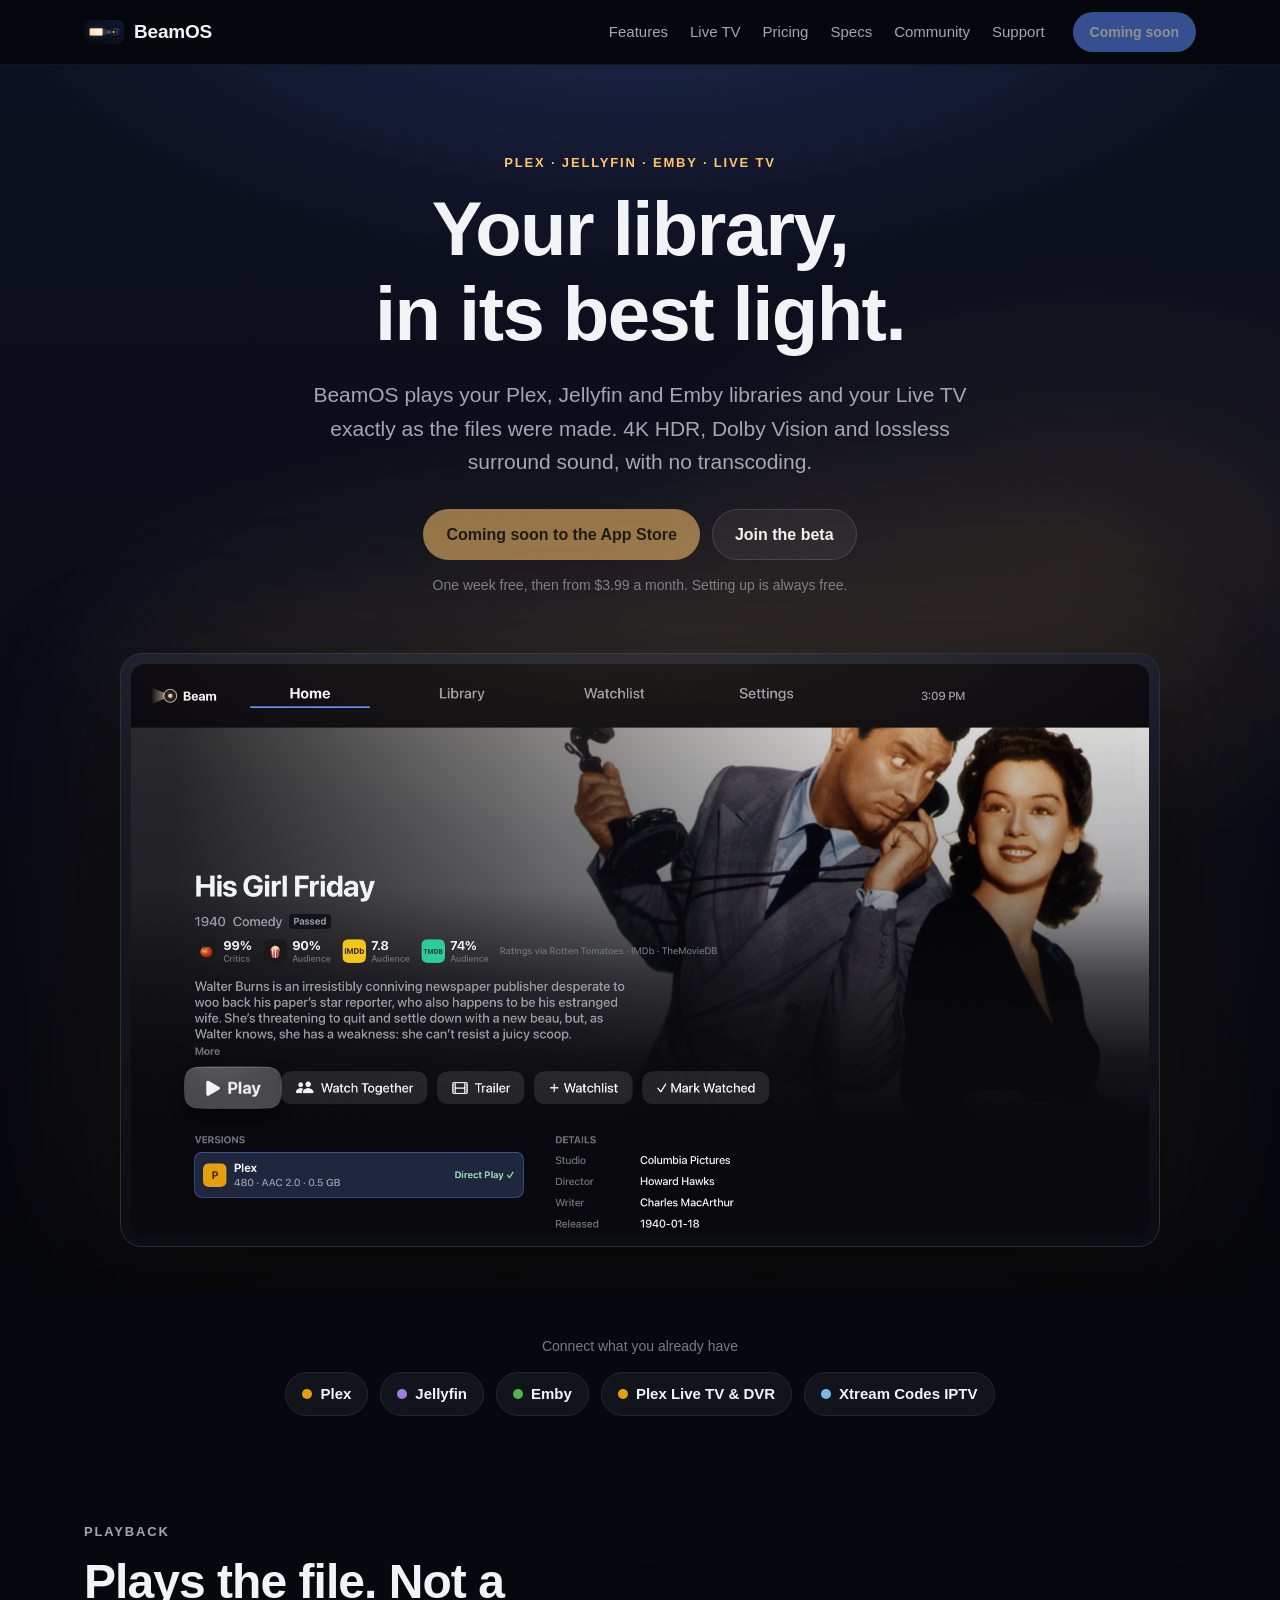
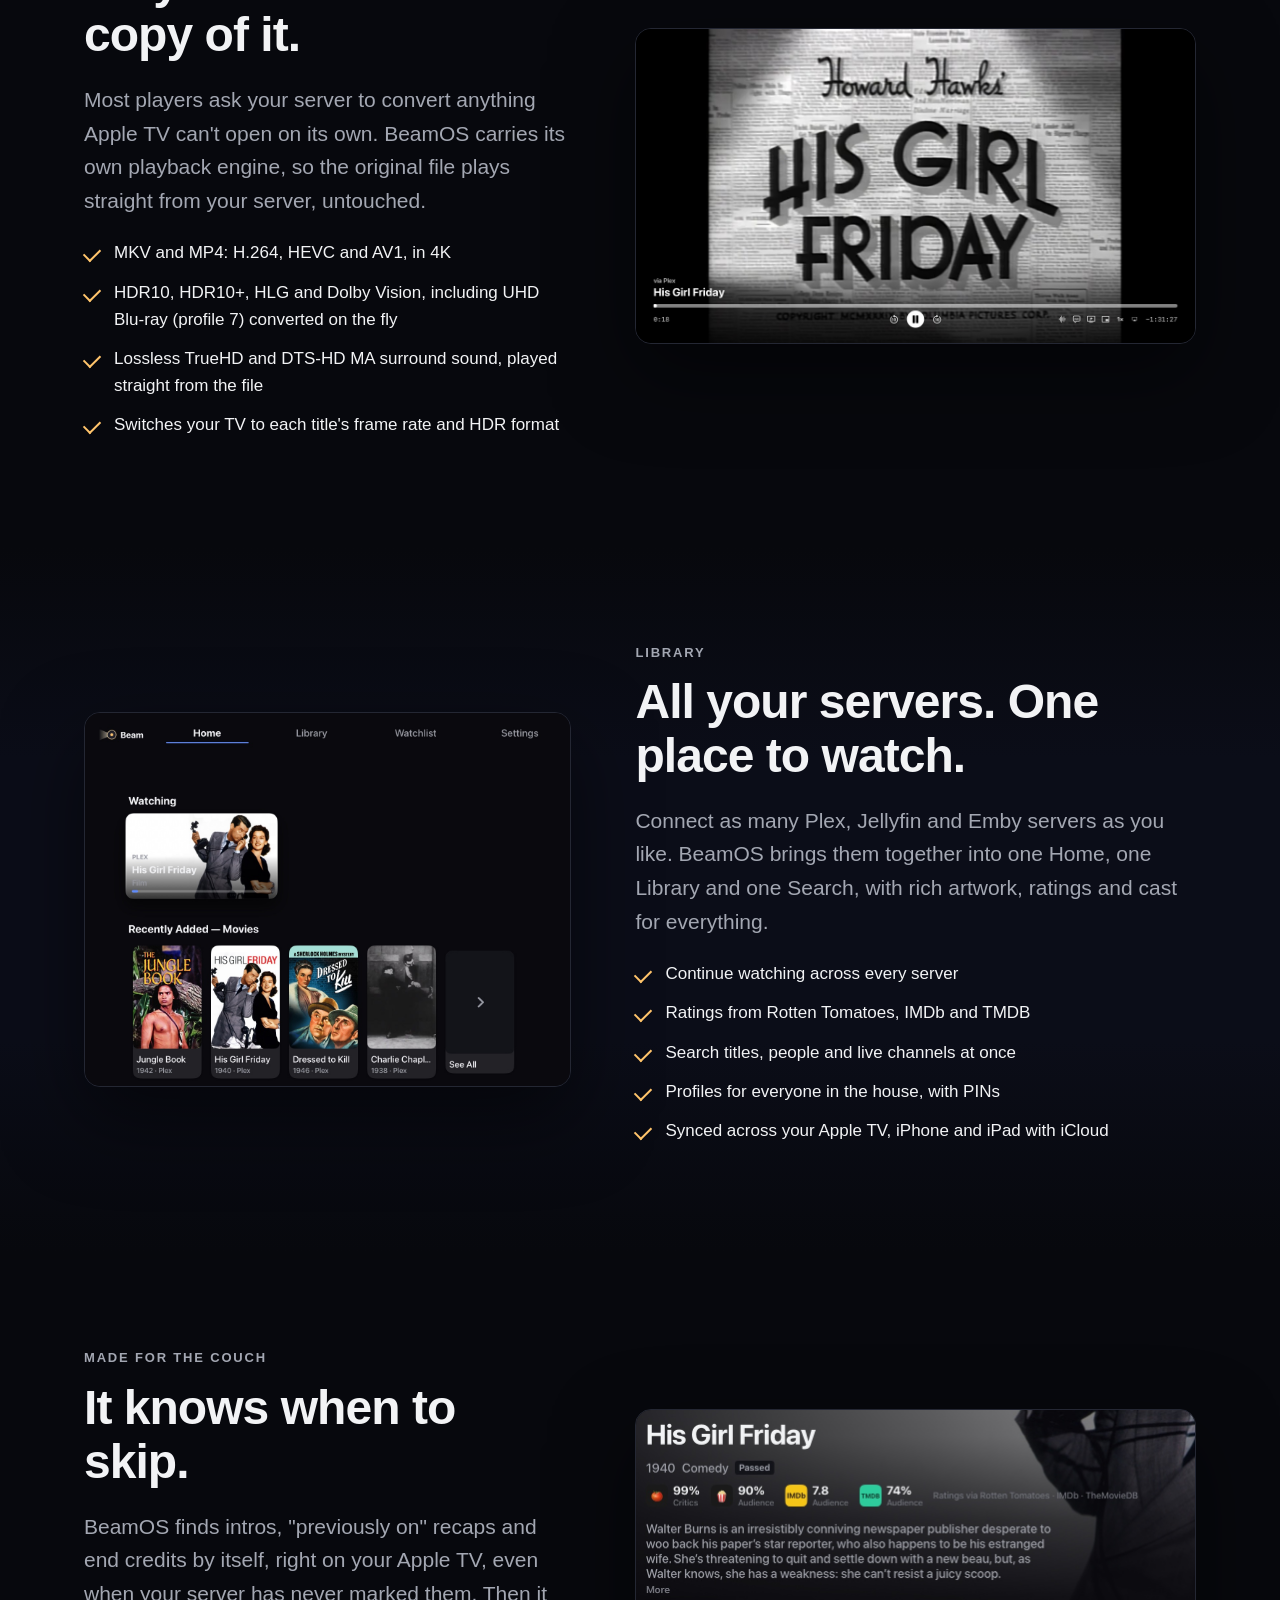
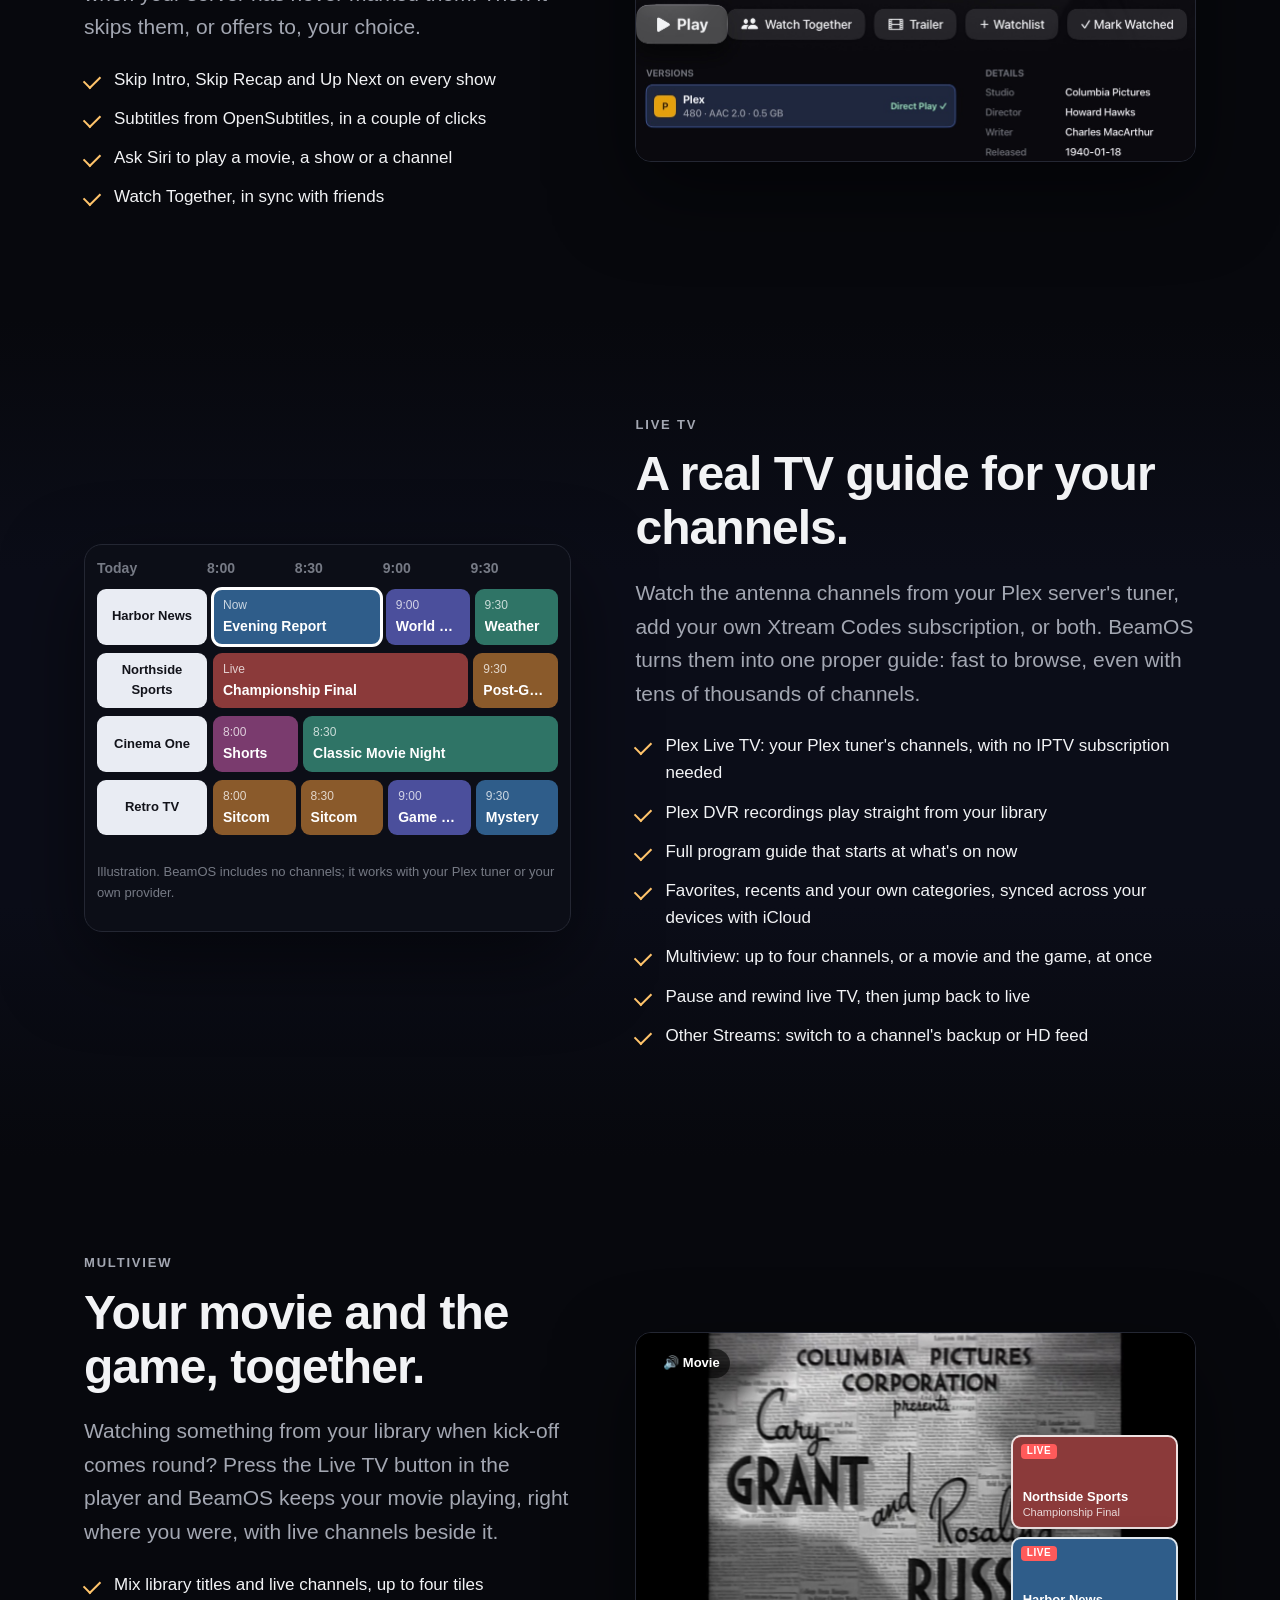
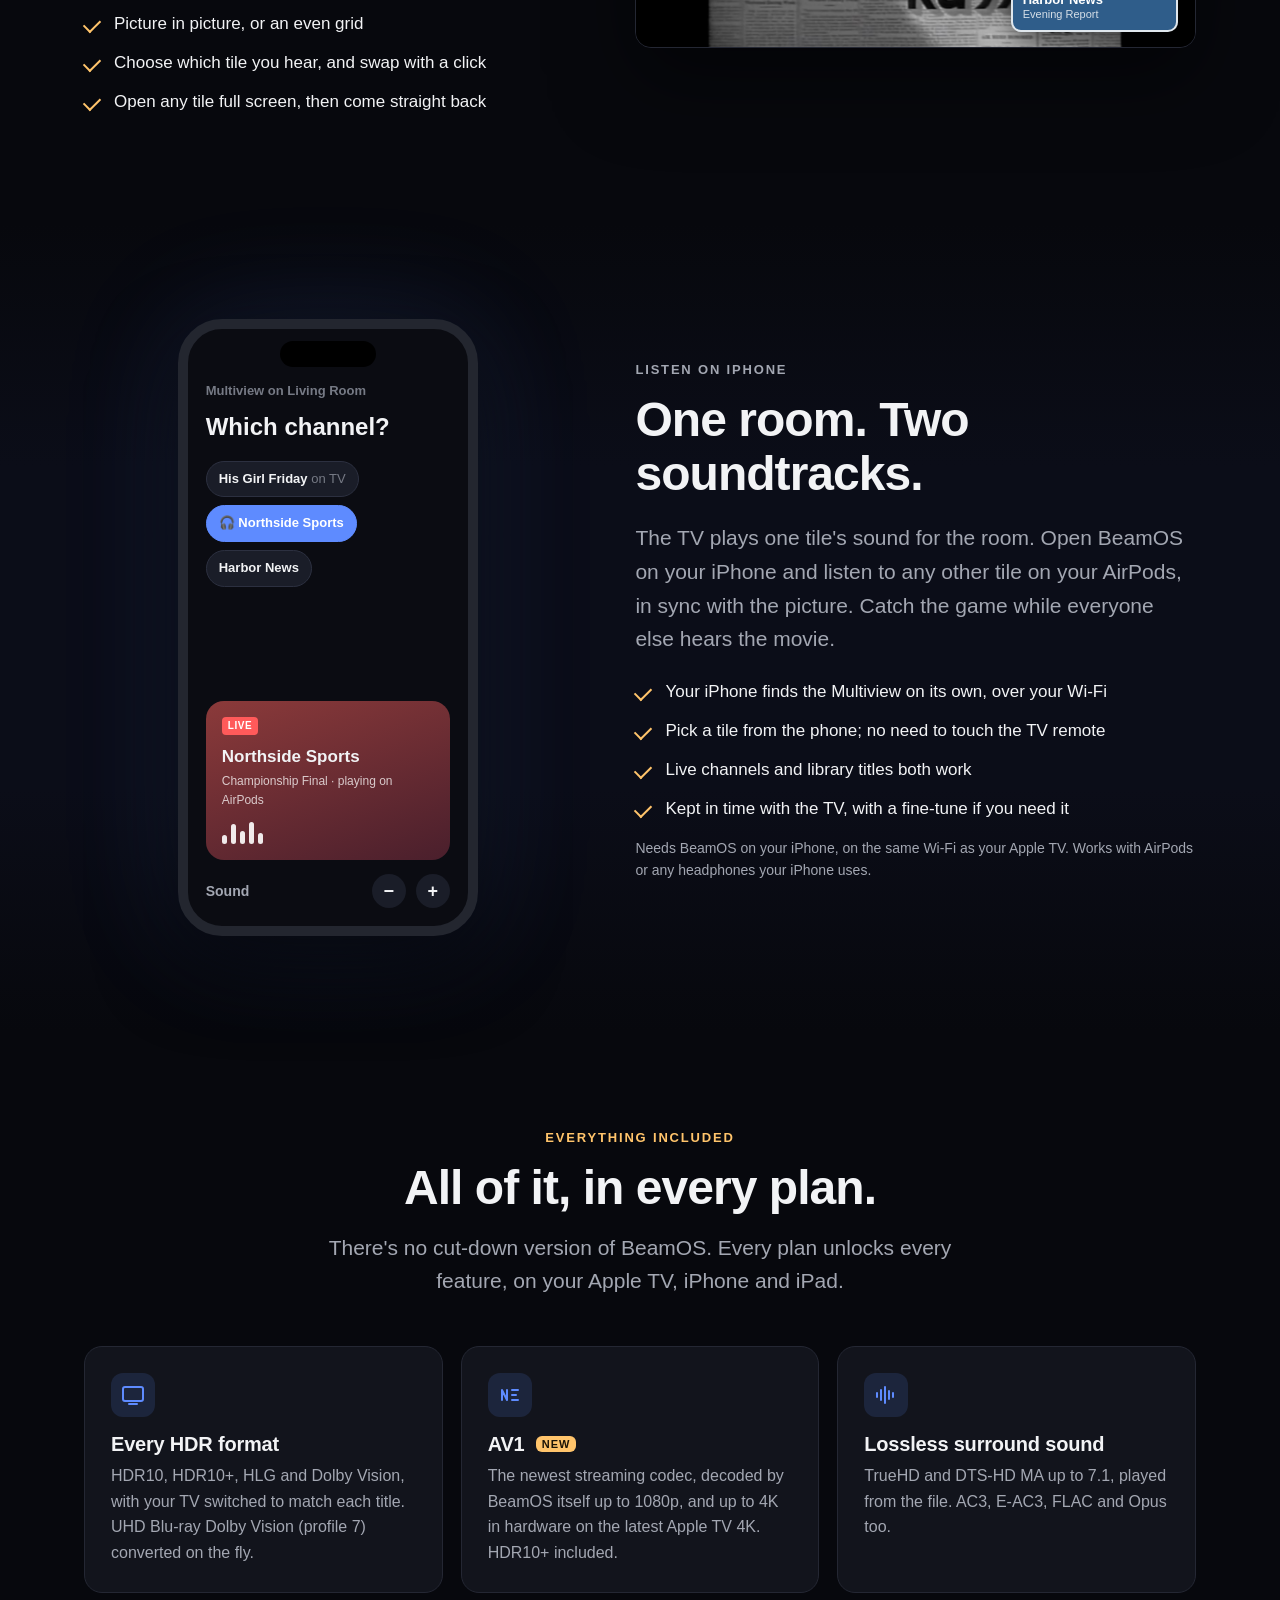
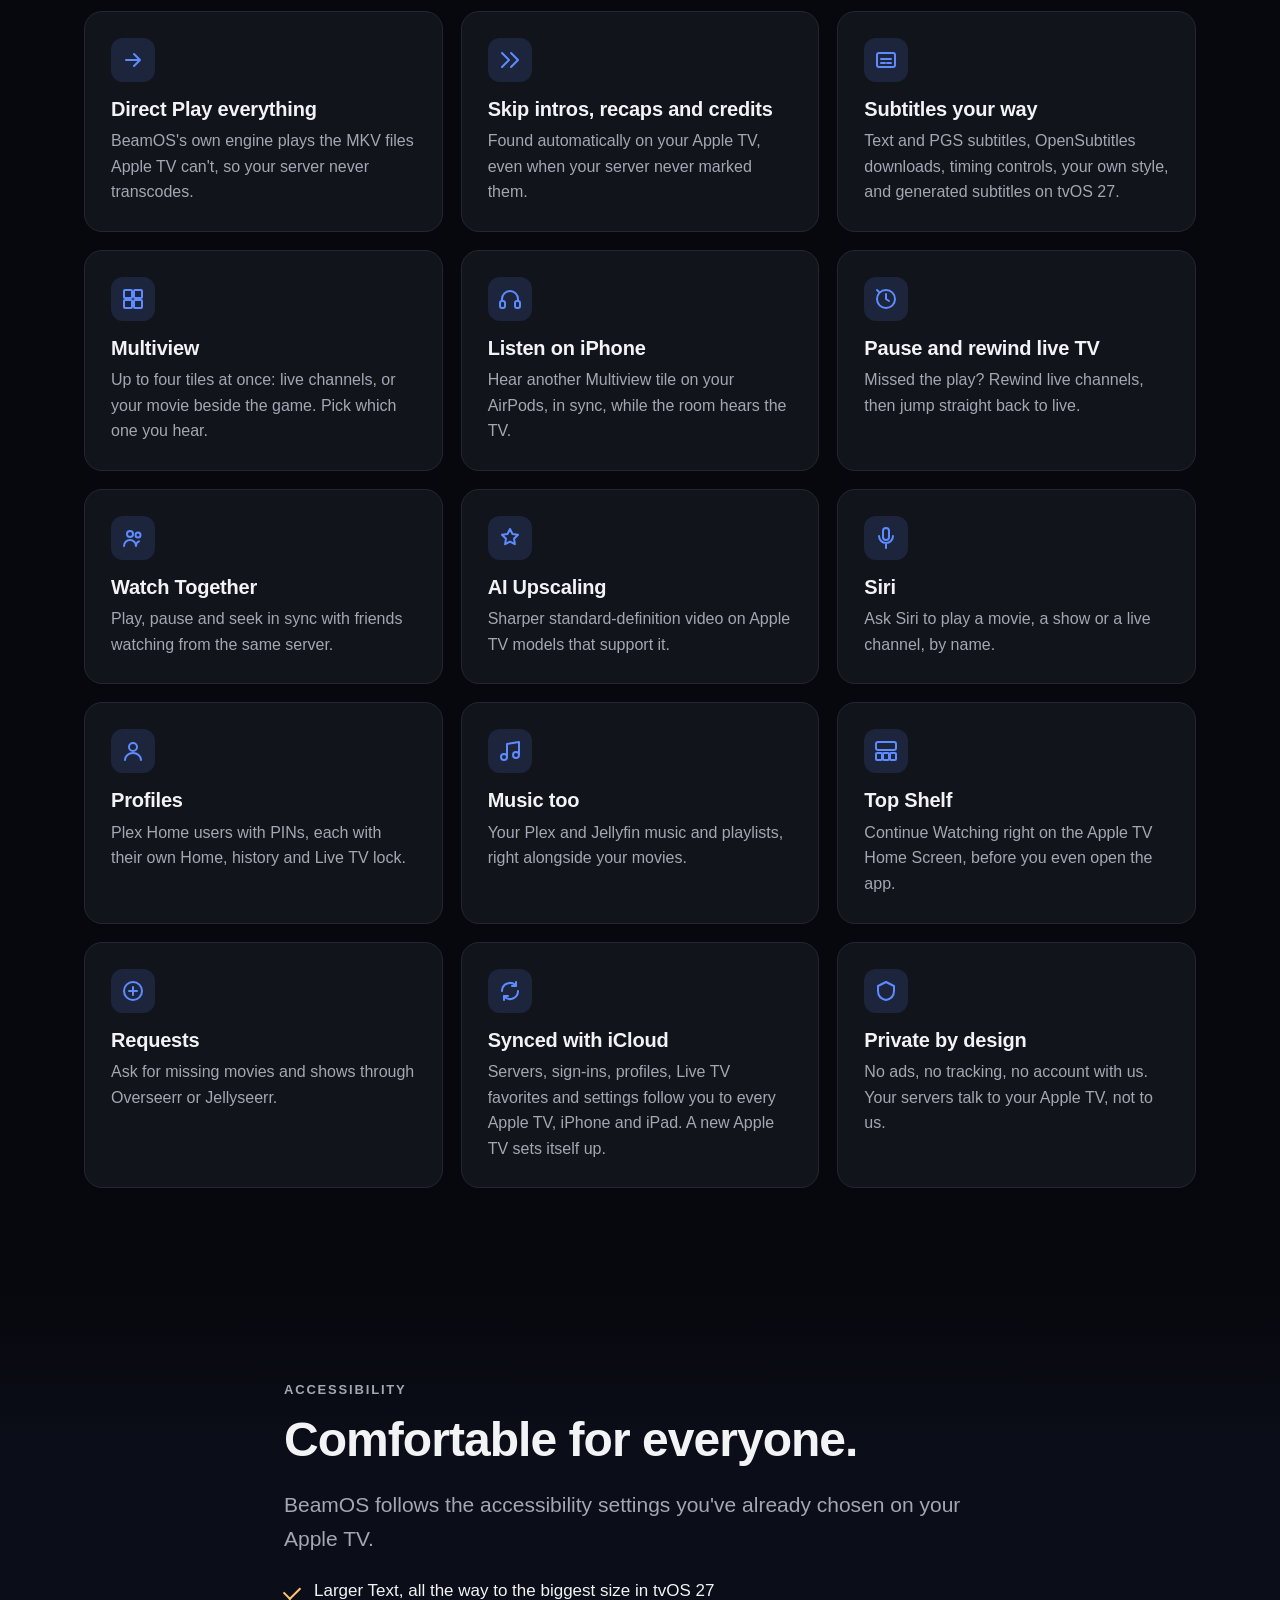
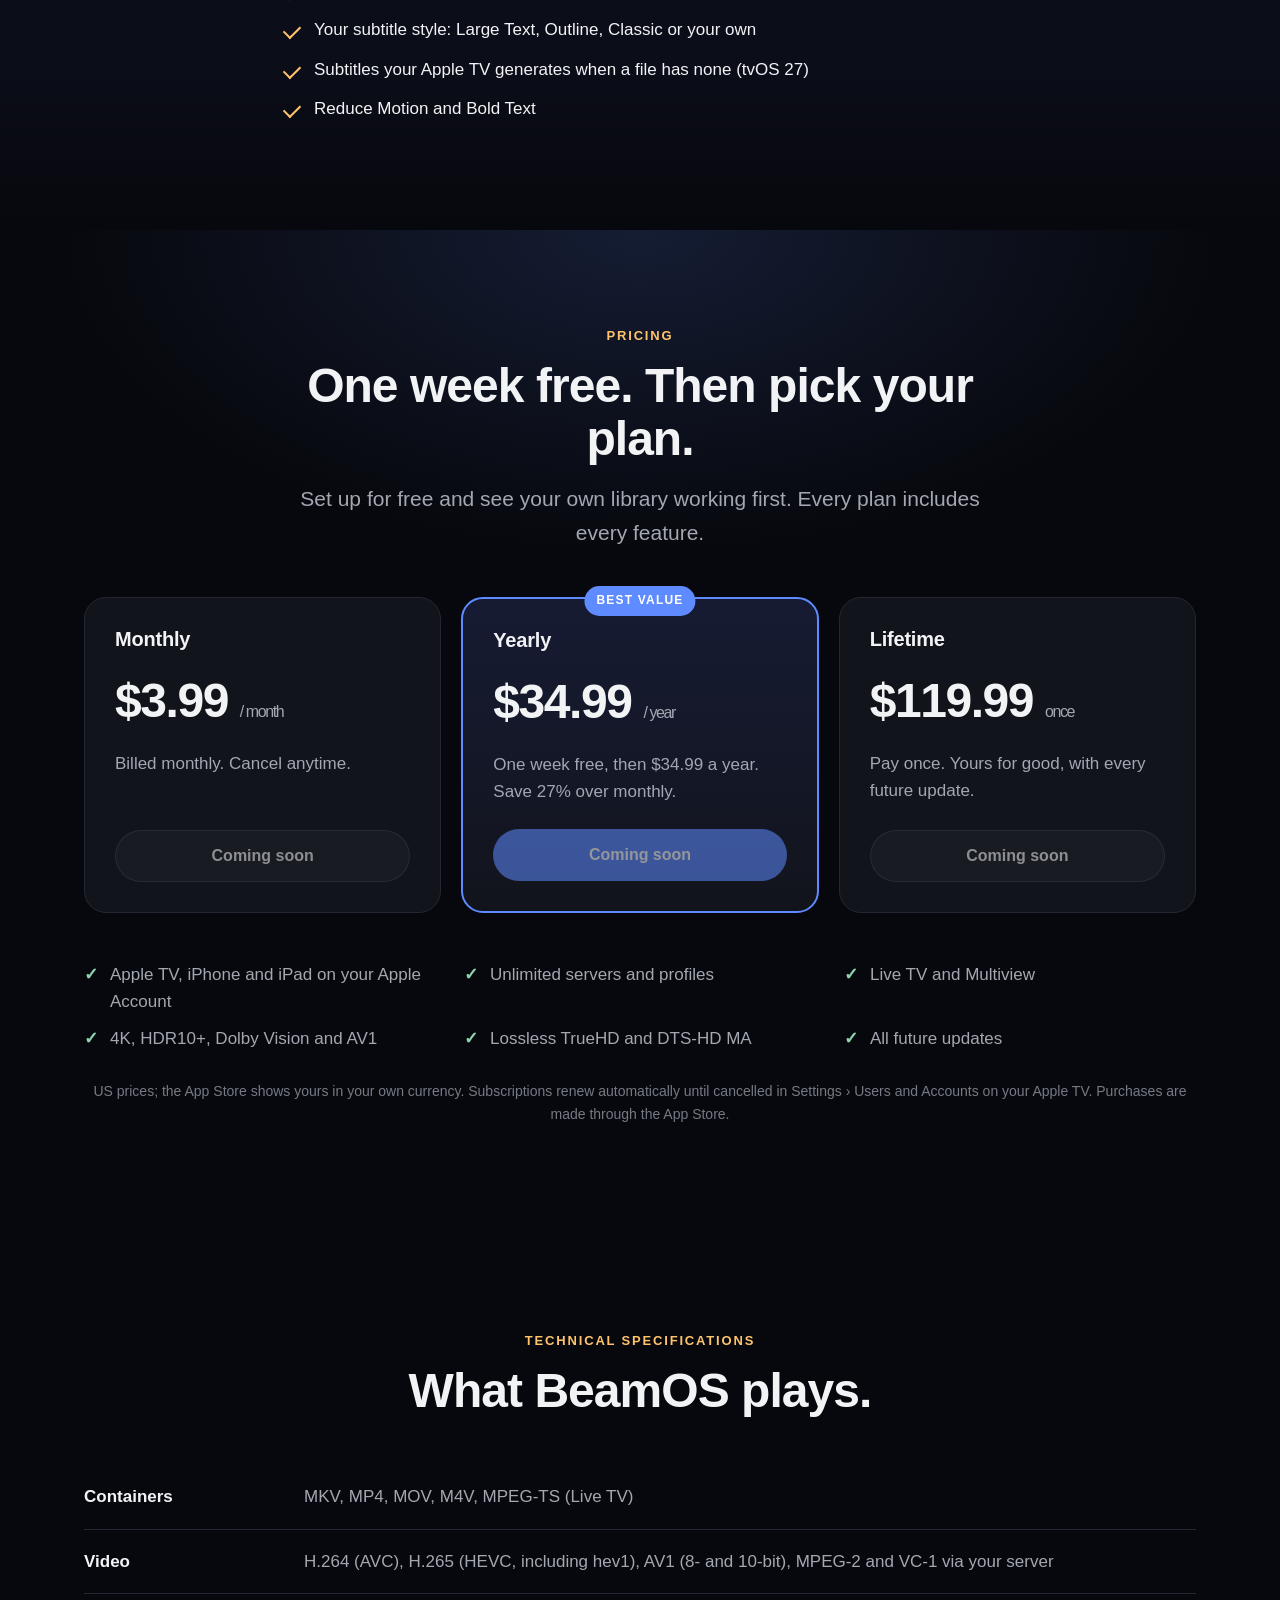
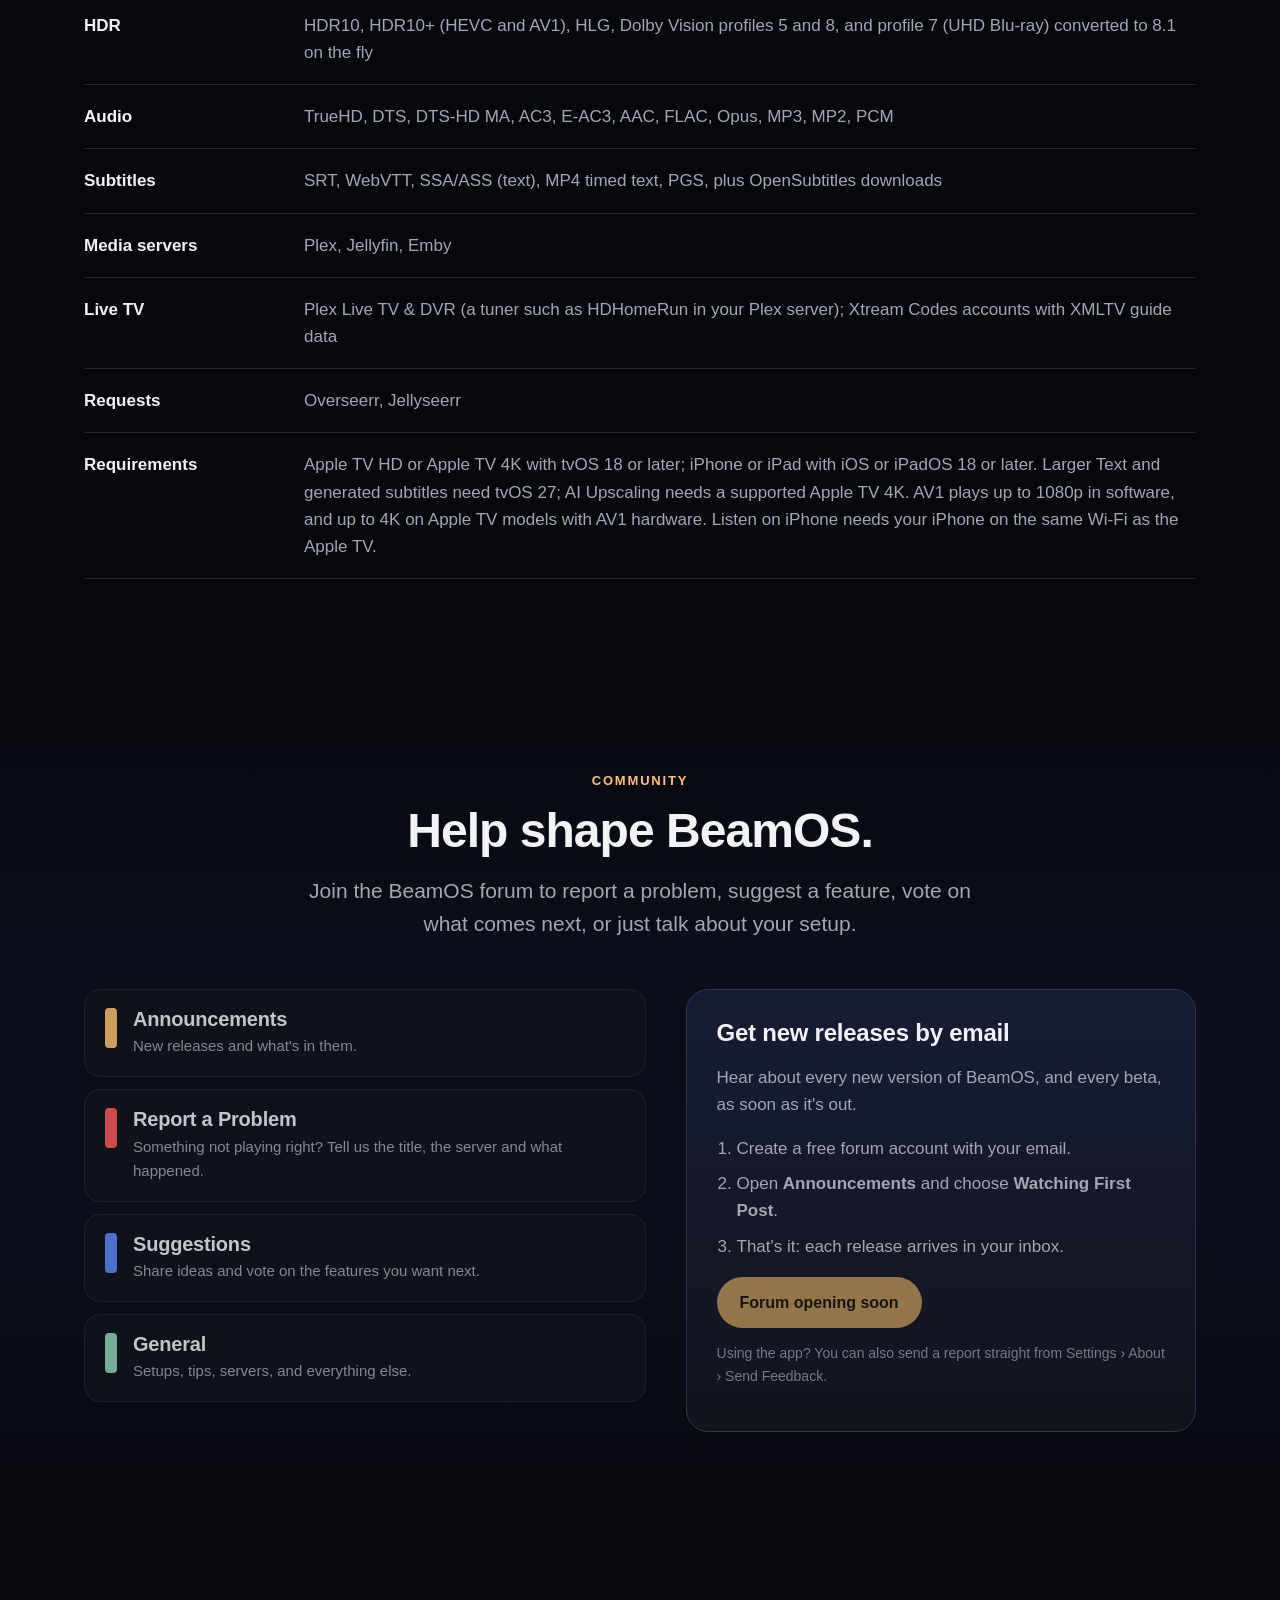
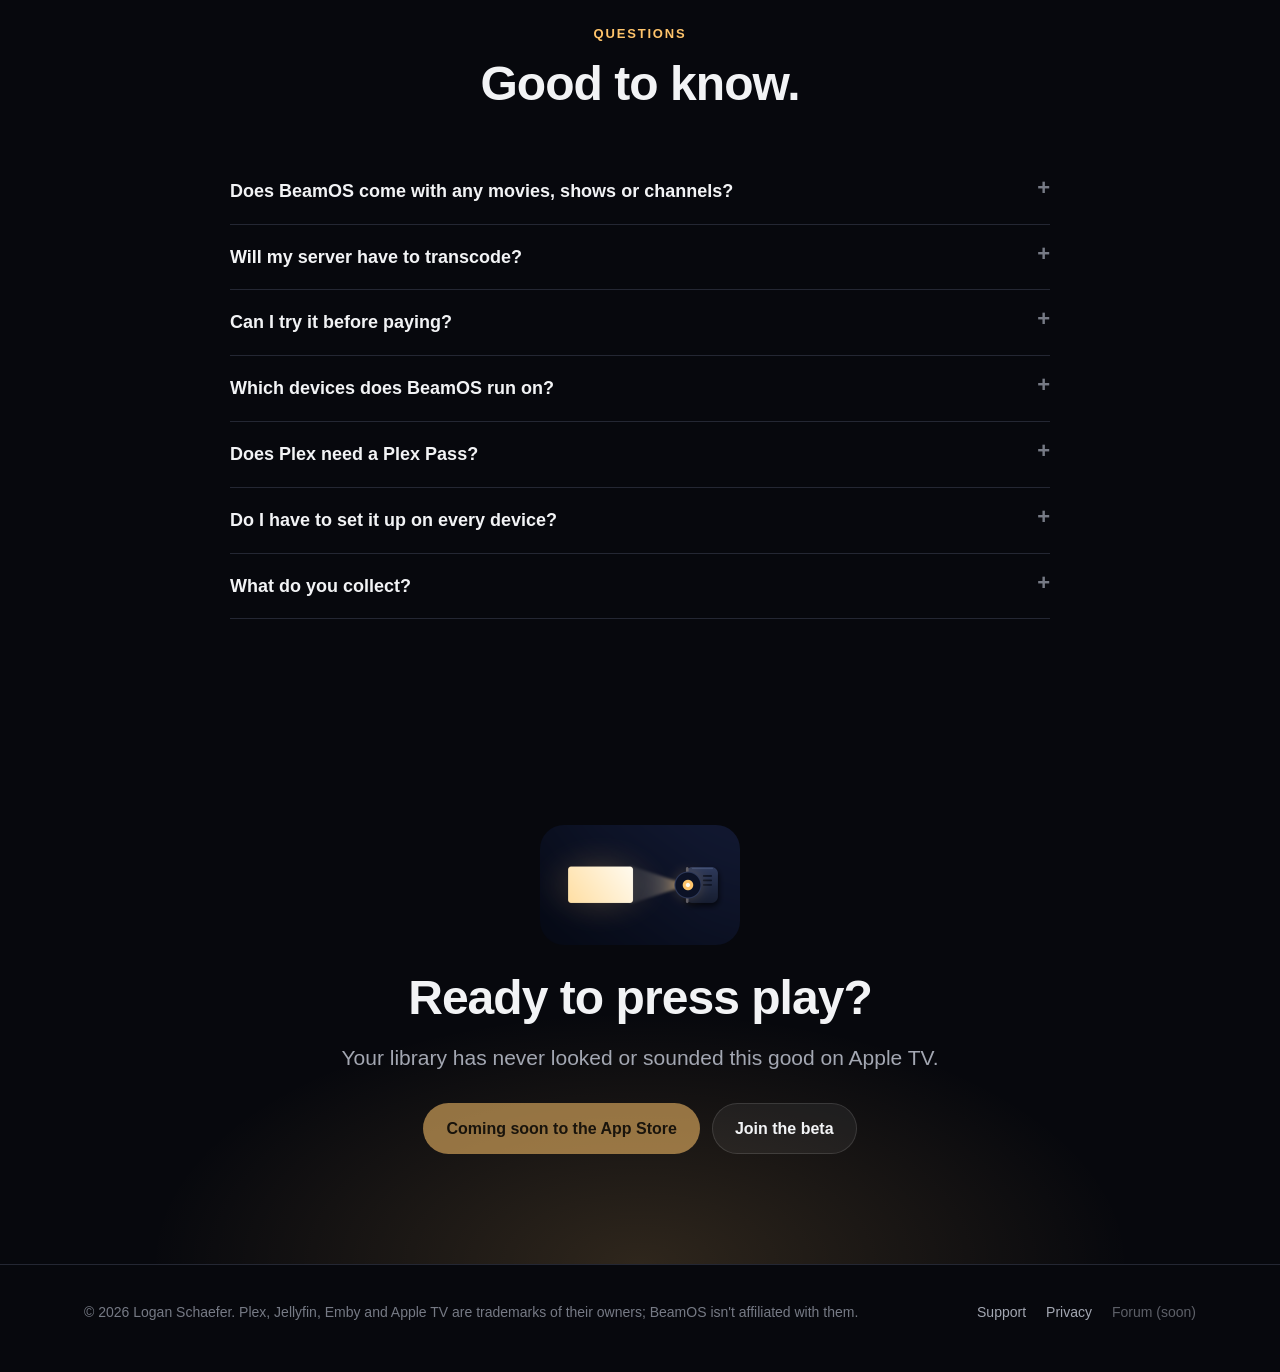
==== commit 5080b78a: "Name the audio formats Beam plays instead of claiming Dolby Atmos / DTS:X Co-Authored-By: Claude Opu" ====
--- a/index.html
+++ b/index.html
@@ -4,9 +4,9 @@
 <meta charset="utf-8">
 <meta name="viewport" content="width=device-width, initial-scale=1">
 <title>BeamOS — The player for Plex, Jellyfin, Emby and Live TV</title>
-<meta name="description" content="BeamOS plays your Plex, Jellyfin and Emby libraries and your Live TV exactly as the files were made: 4K, HDR10+, Dolby Vision, AV1 and Dolby Atmos with no transcoding.">
+<meta name="description" content="BeamOS plays your Plex, Jellyfin and Emby libraries and your Live TV exactly as the files were made: 4K, HDR10+, Dolby Vision, AV1 and lossless audio with no transcoding.">
 <meta property="og:title" content="BeamOS — The player for Plex, Jellyfin, Emby and Live TV">
-<meta property="og:description" content="Your Plex, Jellyfin, Emby and Live TV, in its best light. 4K, HDR10+, Dolby Vision, AV1 and Dolby Atmos, no transcoding.">
+<meta property="og:description" content="Your Plex, Jellyfin, Emby and Live TV, in its best light. 4K, HDR10+, Dolby Vision, AV1 and lossless audio, no transcoding.">
 <meta property="og:image" content="assets/shot-title.jpg">
 <meta name="theme-color" content="#07080d">
 <link rel="icon" href="assets/icon.png">
@@ -37,7 +37,7 @@
     <div class="wrap">
       <p class="eyebrow">Plex · Jellyfin · Emby · Live TV</p>
       <h1>Your library,<br>in its best light.</h1>
-      <p class="lede">BeamOS plays your Plex, Jellyfin and Emby libraries and your Live TV exactly as the files were made. 4K HDR, Dolby Vision and Dolby Atmos, with no transcoding.</p>
+      <p class="lede">BeamOS plays your Plex, Jellyfin and Emby libraries and your Live TV exactly as the files were made. 4K HDR, Dolby Vision and lossless surround sound, with no transcoding.</p>
       <div class="hero-actions">
         <a class="btn btn-amber" data-link="appStore" data-soon-text="Coming soon to the App Store">Download on the App Store</a>
         <a class="btn btn-ghost" data-link="testFlight" data-soon-text="Beta closed">Join the beta</a>
@@ -72,7 +72,7 @@
         <ul>
           <li>MKV and MP4: H.264, HEVC and AV1, in 4K</li>
           <li>HDR10, HDR10+, HLG and Dolby Vision, including UHD Blu-ray (profile 7) converted on the fly</li>
-          <li>Lossless TrueHD and DTS-HD MA, with Dolby Atmos and DTS:X height channels</li>
+          <li>Lossless TrueHD and DTS-HD MA surround sound, played straight from the file</li>
           <li>Switches your TV to each title's frame rate and HDR format</li>
         </ul>
       </div>
@@ -220,7 +220,7 @@
       <div class="features">
         <div class="feature"><div class="icon"><svg viewBox="0 0 24 24" fill="none" stroke="currentColor" stroke-width="2" stroke-linecap="round" stroke-linejoin="round"><rect x="2" y="4" width="20" height="14" rx="2"/><path d="M8 21h8"/></svg></div><h3>Every HDR format</h3><p>HDR10, HDR10+, HLG and Dolby Vision, with your TV switched to match each title. UHD Blu-ray Dolby Vision (profile 7) converted on the fly.</p></div>
         <div class="feature"><div class="icon"><svg viewBox="0 0 24 24" fill="none" stroke="currentColor" stroke-width="2" stroke-linecap="round" stroke-linejoin="round"><path d="M4 17V7l5 10V7M14 7h6M14 12h4M14 17h6"/></svg></div><h3>AV1 <span class="tag">NEW</span></h3><p>The newest streaming codec, decoded by BeamOS itself up to 1080p, and up to 4K in hardware on the latest Apple TV 4K. HDR10+ included.</p></div>
-        <div class="feature"><div class="icon"><svg viewBox="0 0 24 24" fill="none" stroke="currentColor" stroke-width="2" stroke-linecap="round" stroke-linejoin="round"><path d="M3 10v4M7 7v10M11 4v16M15 8v8M19 10v4"/></svg></div><h3>Dolby Atmos and DTS:X</h3><p>Lossless TrueHD and DTS-HD MA, with Atmos and DTS:X height channels up to 7.1.4. AC3, E-AC3 and FLAC too.</p></div>
+        <div class="feature"><div class="icon"><svg viewBox="0 0 24 24" fill="none" stroke="currentColor" stroke-width="2" stroke-linecap="round" stroke-linejoin="round"><path d="M3 10v4M7 7v10M11 4v16M15 8v8M19 10v4"/></svg></div><h3>Lossless surround sound</h3><p>TrueHD and DTS-HD MA up to 7.1, played from the file. AC3, E-AC3, FLAC and Opus too.</p></div>
         <div class="feature"><div class="icon"><svg viewBox="0 0 24 24" fill="none" stroke="currentColor" stroke-width="2" stroke-linecap="round" stroke-linejoin="round"><path d="M5 12h14M13 6l6 6-6 6"/></svg></div><h3>Direct Play everything</h3><p>BeamOS's own engine plays the MKV files Apple TV can't, so your server never transcodes.</p></div>
         <div class="feature"><div class="icon"><svg viewBox="0 0 24 24" fill="none" stroke="currentColor" stroke-width="2" stroke-linecap="round" stroke-linejoin="round"><path d="M13 5l7 7-7 7M4 5l7 7-7 7"/></svg></div><h3>Skip intros, recaps and credits</h3><p>Found automatically on your Apple TV, even when your server never marked them.</p></div>
         <div class="feature"><div class="icon"><svg viewBox="0 0 24 24" fill="none" stroke="currentColor" stroke-width="2" stroke-linecap="round" stroke-linejoin="round"><rect x="3" y="5" width="18" height="14" rx="2"/><path d="M7 15h4M13 15h4M7 11h10"/></svg></div><h3>Subtitles your way</h3><p>Text and PGS subtitles, OpenSubtitles downloads, timing controls, your own style, and generated subtitles on tvOS 27.</p></div>
@@ -291,7 +291,7 @@
         <li>Unlimited servers and profiles</li>
         <li>Live TV and Multiview</li>
         <li>4K, HDR10+, Dolby Vision and AV1</li>
-        <li>Dolby Atmos and DTS:X</li>
+        <li>Lossless TrueHD and DTS-HD MA</li>
         <li>All future updates</li>
       </ul>
       <p class="fine small">US prices; the App Store shows yours in your own currency. Subscriptions renew automatically until cancelled in Settings › Users and Accounts on your Apple TV. Purchases are made through the App Store.</p>
@@ -309,7 +309,7 @@
         <tr><th scope="row">Containers</th><td>MKV, MP4, MOV, M4V, MPEG-TS (Live TV)</td></tr>
         <tr><th scope="row">Video</th><td>H.264 (AVC), H.265 (HEVC, including hev1), AV1 (8- and 10-bit), MPEG-2 and VC-1 via your server</td></tr>
         <tr><th scope="row">HDR</th><td>HDR10, HDR10+ (HEVC and AV1), HLG, Dolby Vision profiles 5 and 8, and profile 7 (UHD Blu-ray) converted to 8.1 on the fly</td></tr>
-        <tr><th scope="row">Audio</th><td>Dolby TrueHD with Atmos, DTS:X, DTS, DTS-HD MA, Dolby Digital (AC3), Dolby Digital Plus (E-AC3), AAC, FLAC, Opus, MP3, MP2, PCM</td></tr>
+        <tr><th scope="row">Audio</th><td>TrueHD, DTS, DTS-HD MA, AC3, E-AC3, AAC, FLAC, Opus, MP3, MP2, PCM</td></tr>
         <tr><th scope="row">Subtitles</th><td>SRT, WebVTT, SSA/ASS (text), MP4 timed text, PGS, plus OpenSubtitles downloads</td></tr>
         <tr><th scope="row">Media servers</th><td>Plex, Jellyfin, Emby</td></tr>
         <tr><th scope="row">Live TV</th><td>Plex Live TV &amp; DVR (a tuner such as HDHomeRun in your Plex server); Xtream Codes accounts with XMLTV guide data</td></tr>
